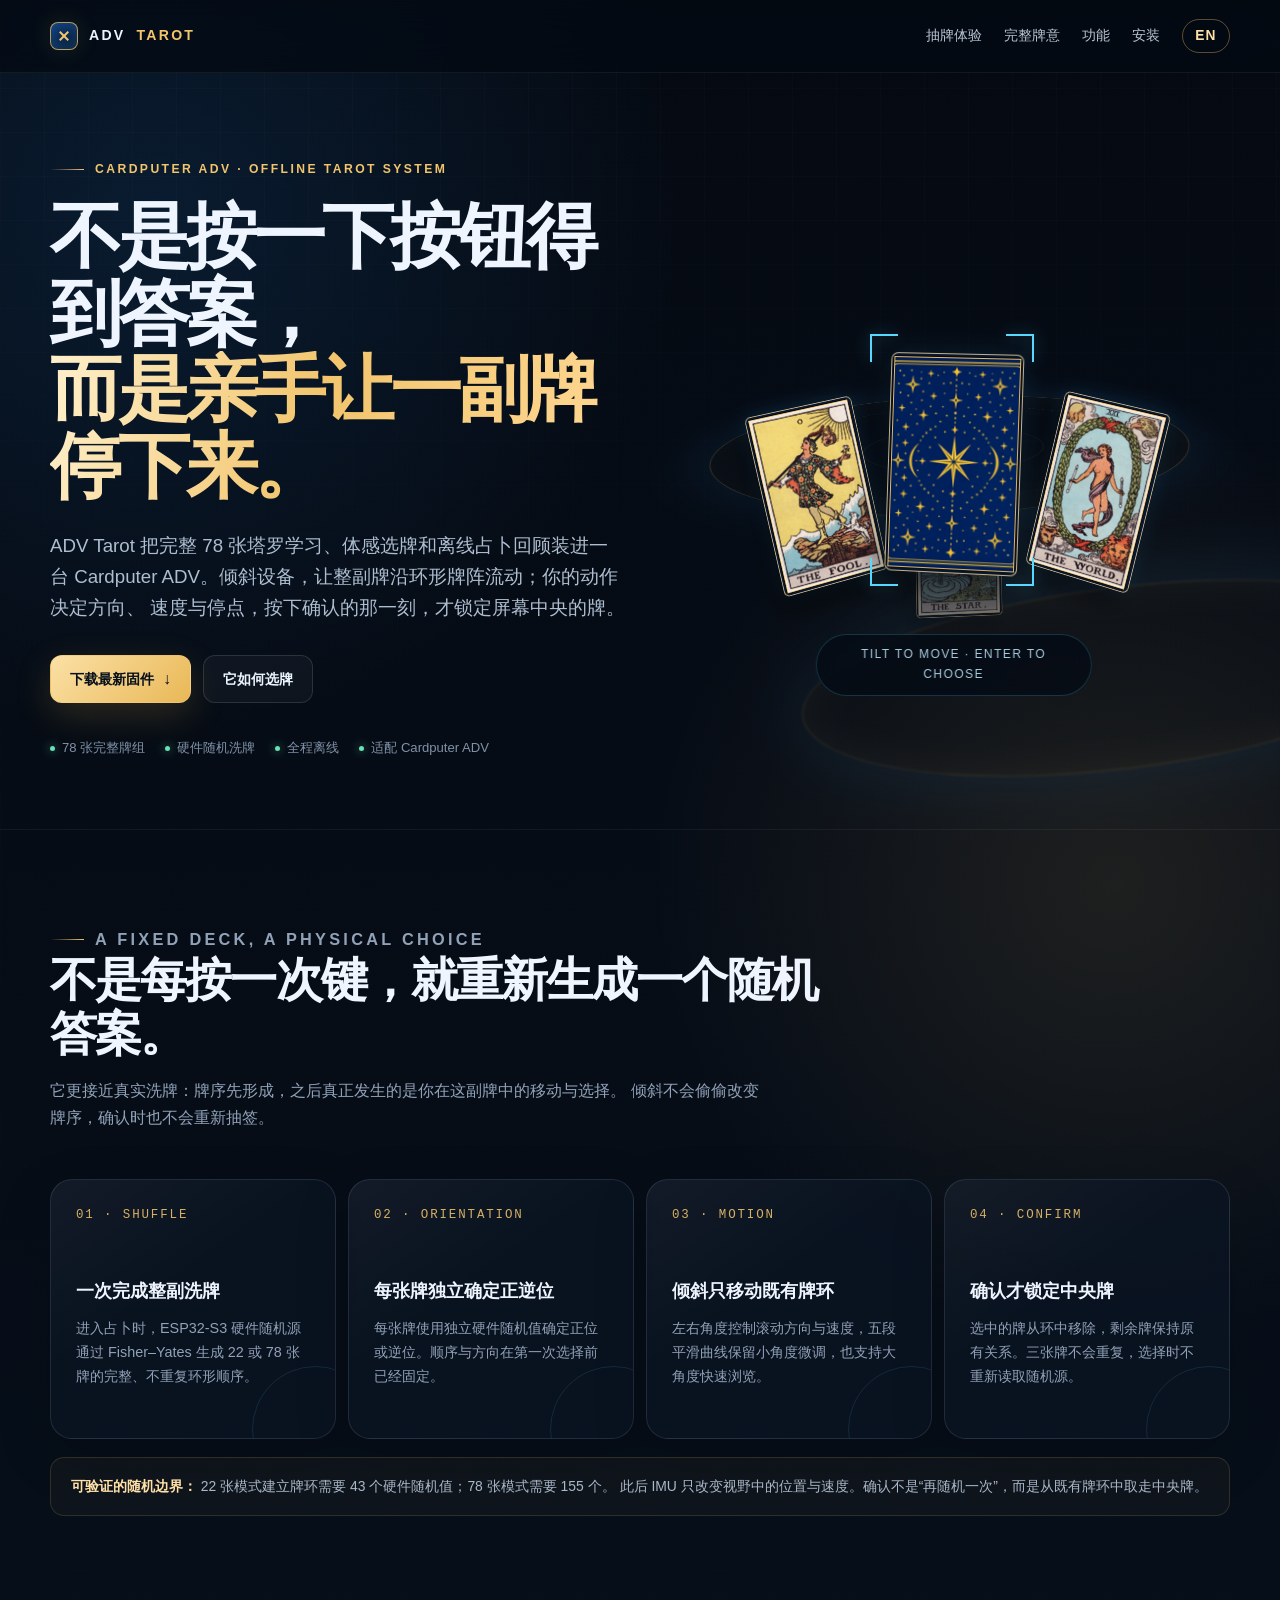
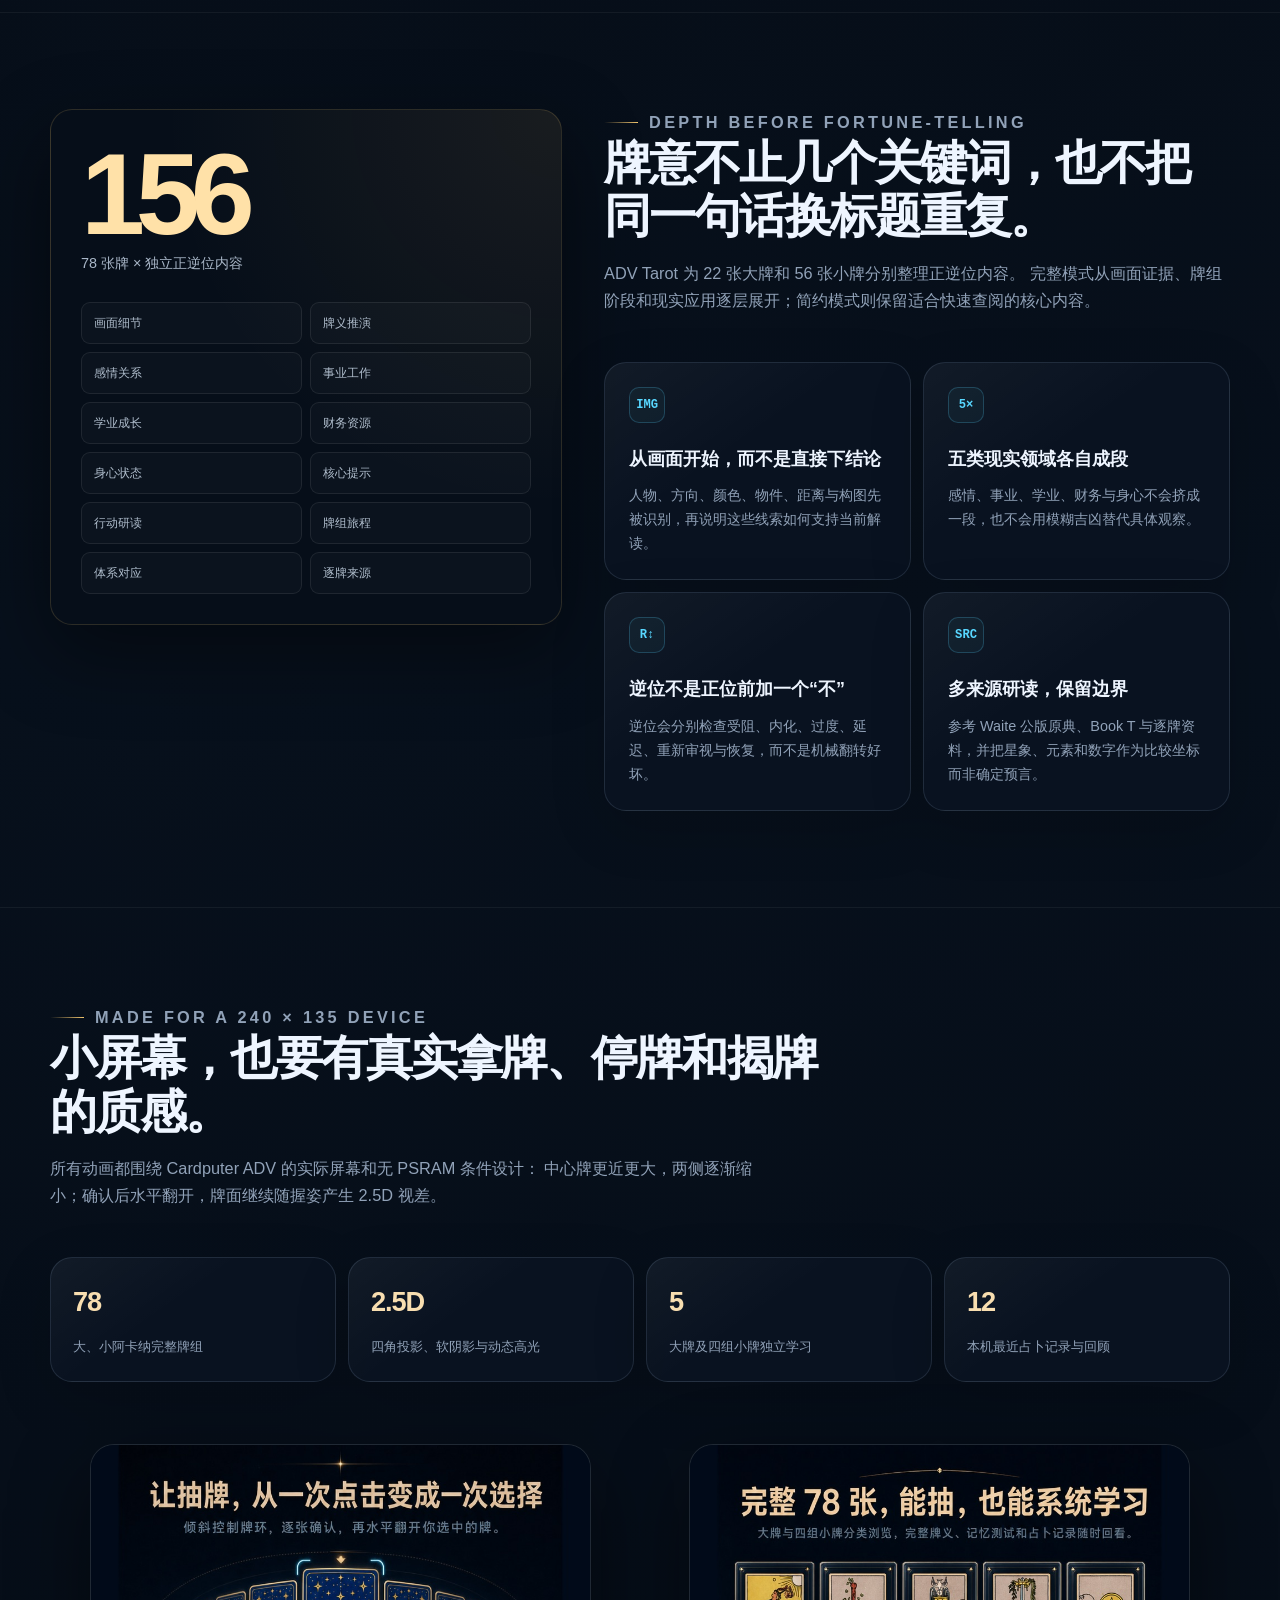
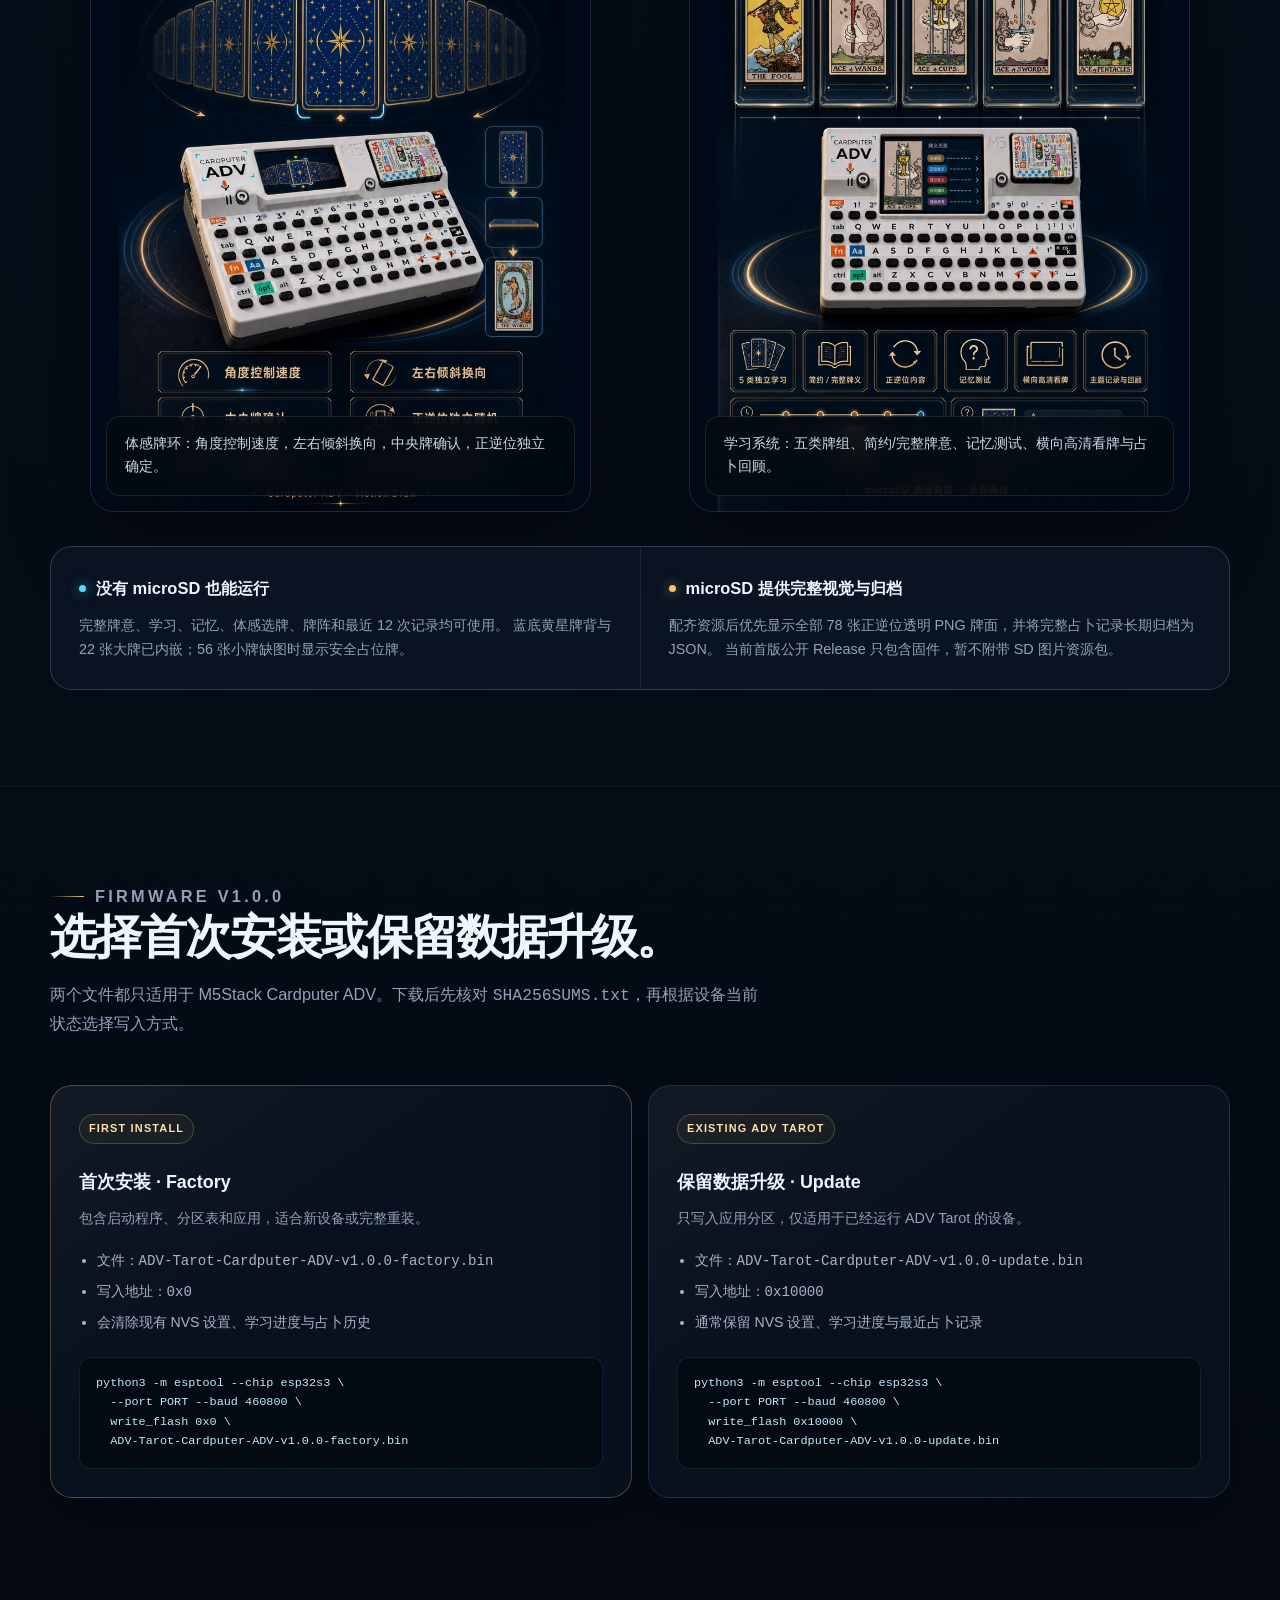
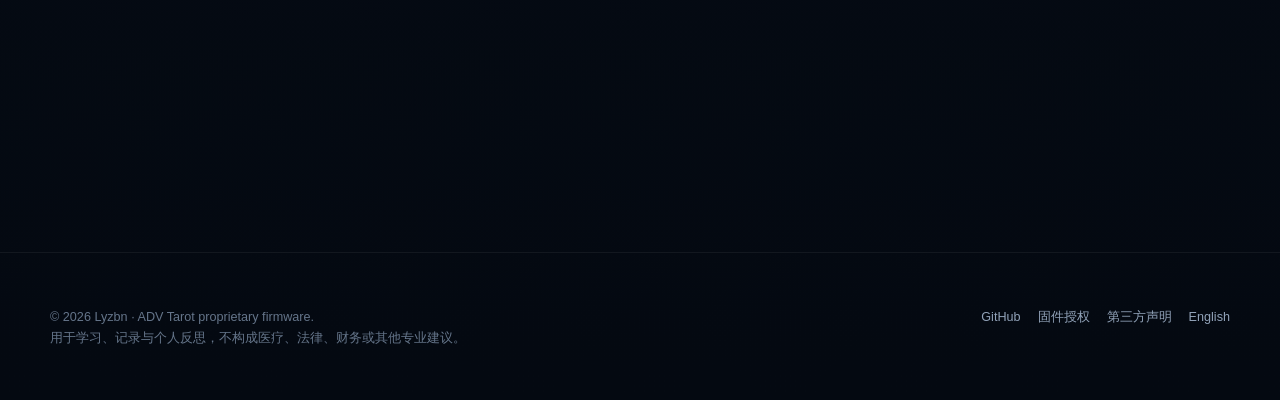
==== docs/index.html @ 8af2ea44 "Publish ADV Tarot firmware presentation" ====
<!doctype html>
<html lang="zh-CN">
  <head>
    <meta charset="utf-8">
    <meta name="viewport" content="width=device-width, initial-scale=1">
    <meta name="theme-color" content="#07101c">
    <meta
      name="description"
      content="ADV Tarot：面向 M5Stack Cardputer ADV 的离线 78 张塔罗学习、记忆与体感选牌固件。不是简单随机，而是一副由你亲手停下来的牌。"
    >
    <meta property="og:type" content="website">
    <meta property="og:title" content="ADV Tarot — 把一副牌真正交到你手里">
    <meta
      property="og:description"
      content="完整 78 张牌意、IMU 体感牌环、2.5D 翻牌、离线学习与占卜回顾。"
    >
    <meta property="og:image" content="assets/motion-features.jpg">
    <meta property="og:locale" content="zh_CN">
    <link rel="alternate" hreflang="zh-CN" href="../">
    <link rel="alternate" hreflang="en" href="en/">
    <link rel="stylesheet" href="styles.css">
    <script defer src="site.js"></script>
    <title>ADV Tarot — Cardputer ADV 离线塔罗学习与体感选牌</title>
  </head>
  <body>
    <header class="site-header">
      <div class="shell nav-wrap">
        <a class="brand" href="#top" aria-label="ADV Tarot 首页">
          <span class="brand-mark" aria-hidden="true"></span>
          ADV <em>TAROT</em>
        </a>
        <nav class="site-nav" aria-label="主导航">
          <a href="#selection">抽牌体验</a>
          <a href="#meanings">完整牌意</a>
          <a href="#features">功能</a>
          <a href="#install">安装</a>
          <a class="lang-switch" href="en/" lang="en">EN</a>
        </nav>
      </div>
    </header>

    <main id="top">
      <section class="hero shell">
        <div class="hero-copy">
          <p class="eyebrow">Cardputer ADV · Offline Tarot System</p>
          <h1>
            不是按一下按钮得到答案，
            <span>而是亲手让一副牌停下来。</span>
          </h1>
          <p class="hero-lede">
            ADV Tarot 把完整 78 张塔罗学习、体感选牌和离线占卜回顾装进一台
            Cardputer ADV。倾斜设备，让整副牌沿环形牌阵流动；你的动作决定方向、
            速度与停点，按下确认的那一刻，才锁定屏幕中央的牌。
          </p>
          <div class="actions">
            <a
              class="button primary"
              href="https://github.com/Lyzbn/ADV-Tarot-Firmware/releases/latest"
            >下载最新固件</a>
            <a class="button" href="#selection">它如何选牌</a>
          </div>
          <div class="hero-meta" aria-label="产品特点">
            <span>78 张完整牌组</span>
            <span>硬件随机洗牌</span>
            <span>全程离线</span>
            <span>适配 Cardputer ADV</span>
          </div>
        </div>

        <div class="deck-stage" aria-label="体感环形牌组选牌示意">
          <div class="deck-orbit" aria-hidden="true"></div>
          <div class="deck-card card-far" aria-hidden="true">
            <img src="assets/card-17.png" alt="">
          </div>
          <div class="deck-card card-left" aria-hidden="true">
            <img src="assets/card-00.png" alt="">
          </div>
          <div class="deck-card card-right" aria-hidden="true">
            <img src="assets/card-21.png" alt="">
          </div>
          <div class="deck-card card-back">
            <img src="assets/card-back.png" alt="ADV Tarot 蓝底黄星牌背">
          </div>
          <div class="focus-brackets" aria-hidden="true"></div>
          <div class="stage-label">TILT TO MOVE · ENTER TO CHOOSE</div>
        </div>
      </section>

      <section class="section" id="selection">
        <div class="shell">
          <div class="section-heading reveal">
            <p class="eyebrow">A fixed deck, a physical choice</p>
            <h2>不是每按一次键，就重新生成一个随机答案。</h2>
            <p>
              它更接近真实洗牌：牌序先形成，之后真正发生的是你在这副牌中的移动与选择。
              倾斜不会偷偷改变牌序，确认时也不会重新抽签。
            </p>
          </div>

          <div class="process">
            <article class="process-card reveal">
              <div class="step-number">01 · SHUFFLE</div>
              <h3>一次完成整副洗牌</h3>
              <p>
                进入占卜时，ESP32-S3 硬件随机源通过 Fisher–Yates
                生成 22 或 78 张牌的完整、不重复环形顺序。
              </p>
            </article>
            <article class="process-card reveal">
              <div class="step-number">02 · ORIENTATION</div>
              <h3>每张牌独立确定正逆位</h3>
              <p>
                每张牌使用独立硬件随机值确定正位或逆位。顺序与方向在第一次选择前已经固定。
              </p>
            </article>
            <article class="process-card reveal">
              <div class="step-number">03 · MOTION</div>
              <h3>倾斜只移动既有牌环</h3>
              <p>
                左右角度控制滚动方向与速度，五段平滑曲线保留小角度微调，也支持大角度快速浏览。
              </p>
            </article>
            <article class="process-card reveal">
              <div class="step-number">04 · CONFIRM</div>
              <h3>确认才锁定中央牌</h3>
              <p>
                选中的牌从环中移除，剩余牌保持原有关系。三张牌不会重复，选择时不重新读取随机源。
              </p>
            </article>
          </div>

          <div class="technical-note reveal">
            <strong>可验证的随机边界：</strong>
            22 张模式建立牌环需要 43 个硬件随机值；78 张模式需要 155 个。
            此后 IMU 只改变视野中的位置与速度。确认不是“再随机一次”，而是从既有牌环中取走中央牌。
          </div>
        </div>
      </section>

      <section class="section" id="meanings">
        <div class="shell split">
          <aside class="meaning-index reveal">
            <div class="big-number">156</div>
            <div class="big-label">78 张牌 × 独立正逆位内容</div>
            <div class="meaning-tabs" aria-label="牌意栏目">
              <span>画面细节</span>
              <span>牌义推演</span>
              <span>感情关系</span>
              <span>事业工作</span>
              <span>学业成长</span>
              <span>财务资源</span>
              <span>身心状态</span>
              <span>核心提示</span>
              <span>行动研读</span>
              <span>牌组旅程</span>
              <span>体系对应</span>
              <span>逐牌来源</span>
            </div>
          </aside>

          <div>
            <div class="section-heading reveal">
              <p class="eyebrow">Depth before fortune-telling</p>
              <h2>牌意不止几个关键词，也不把同一句话换标题重复。</h2>
              <p>
                ADV Tarot 为 22 张大牌和 56 张小牌分别整理正逆位内容。
                完整模式从画面证据、牌组阶段和现实应用逐层展开；简约模式则保留适合快速查阅的核心内容。
              </p>
            </div>

            <div class="feature-grid">
              <article class="feature-card reveal">
                <div class="feature-icon">IMG</div>
                <h3>从画面开始，而不是直接下结论</h3>
                <p>
                  人物、方向、颜色、物件、距离与构图先被识别，再说明这些线索如何支持当前解读。
                </p>
              </article>
              <article class="feature-card reveal">
                <div class="feature-icon">5×</div>
                <h3>五类现实领域各自成段</h3>
                <p>
                  感情、事业、学业、财务与身心不会挤成一段，也不会用模糊吉凶替代具体观察。
                </p>
              </article>
              <article class="feature-card reveal">
                <div class="feature-icon">R↕</div>
                <h3>逆位不是正位前加一个“不”</h3>
                <p>
                  逆位会分别检查受阻、内化、过度、延迟、重新审视与恢复，而不是机械翻转好坏。
                </p>
              </article>
              <article class="feature-card reveal">
                <div class="feature-icon">SRC</div>
                <h3>多来源研读，保留边界</h3>
                <p>
                  参考 Waite 公版原典、Book T 与逐牌资料，并把星象、元素和数字作为比较坐标而非确定预言。
                </p>
              </article>
            </div>
          </div>
        </div>
      </section>

      <section class="section" id="features">
        <div class="shell">
          <div class="section-heading reveal">
            <p class="eyebrow">Made for a 240 × 135 device</p>
            <h2>小屏幕，也要有真实拿牌、停牌和揭牌的质感。</h2>
            <p>
              所有动画都围绕 Cardputer ADV 的实际屏幕和无 PSRAM 条件设计：
              中心牌更近更大，两侧逐渐缩小；确认后水平翻开，牌面继续随握姿产生 2.5D 视差。
            </p>
          </div>

          <div class="spec-grid">
            <div class="spec-card reveal">
              <span class="spec-value">78</span>
              <span class="spec-label">大、小阿卡纳完整牌组</span>
            </div>
            <div class="spec-card reveal">
              <span class="spec-value">2.5D</span>
              <span class="spec-label">四角投影、软阴影与动态高光</span>
            </div>
            <div class="spec-card reveal">
              <span class="spec-value">5</span>
              <span class="spec-label">大牌及四组小牌独立学习</span>
            </div>
            <div class="spec-card reveal">
              <span class="spec-value">12</span>
              <span class="spec-label">本机最近占卜记录与回顾</span>
            </div>
          </div>

          <div class="media-pair">
            <figure class="media-card reveal">
              <img
                src="assets/motion-features.jpg"
                alt="Cardputer ADV 上的环形牌组、倾斜选牌和水平翻牌示意"
                loading="lazy"
              >
              <figcaption>
                体感牌环：角度控制速度，左右倾斜换向，中央牌确认，正逆位独立确定。
              </figcaption>
            </figure>
            <figure class="media-card reveal">
              <img
                src="assets/learning-features.jpg"
                alt="Cardputer ADV 上的 78 张牌学习、完整牌意和记忆测试示意"
                loading="lazy"
              >
              <figcaption>
                学习系统：五类牌组、简约/完整牌意、记忆测试、横向高清看牌与占卜回顾。
              </figcaption>
            </figure>
          </div>

          <div class="sd-notice reveal">
            <div class="sd-column">
              <h3>没有 microSD 也能运行</h3>
              <p>
                完整牌意、学习、记忆、体感选牌、牌阵和最近 12 次记录均可使用。
                蓝底黄星牌背与 22 张大牌已内嵌；56 张小牌缺图时显示安全占位牌。
              </p>
            </div>
            <div class="sd-column">
              <h3>microSD 提供完整视觉与归档</h3>
              <p>
                配齐资源后优先显示全部 78 张正逆位透明 PNG 牌面，并将完整占卜记录长期归档为 JSON。
                当前首版公开 Release 只包含固件，暂不附带 SD 图片资源包。
              </p>
            </div>
          </div>
        </div>
      </section>

      <section class="section" id="install">
        <div class="shell">
          <div class="section-heading reveal">
            <p class="eyebrow">Firmware v1.0.0</p>
            <h2>选择首次安装或保留数据升级。</h2>
            <p>
              两个文件都只适用于 M5Stack Cardputer ADV。下载后先核对
              <code>SHA256SUMS.txt</code>，再根据设备当前状态选择写入方式。
            </p>
          </div>

          <div class="install-grid">
            <article class="install-card recommended reveal">
              <div class="tag">First install</div>
              <h3>首次安装 · Factory</h3>
              <p>包含启动程序、分区表和应用，适合新设备或完整重装。</p>
              <ul>
                <li>文件：<code>ADV-Tarot-Cardputer-ADV-v1.0.0-factory.bin</code></li>
                <li>写入地址：<code>0x0</code></li>
                <li>会清除现有 NVS 设置、学习进度与占卜历史</li>
              </ul>
              <div class="code-block">python3 -m esptool --chip esp32s3 \
  --port PORT --baud 460800 \
  write_flash 0x0 \
  ADV-Tarot-Cardputer-ADV-v1.0.0-factory.bin</div>
            </article>

            <article class="install-card reveal">
              <div class="tag">Existing ADV Tarot</div>
              <h3>保留数据升级 · Update</h3>
              <p>只写入应用分区，仅适用于已经运行 ADV Tarot 的设备。</p>
              <ul>
                <li>文件：<code>ADV-Tarot-Cardputer-ADV-v1.0.0-update.bin</code></li>
                <li>写入地址：<code>0x10000</code></li>
                <li>通常保留 NVS 设置、学习进度与最近占卜记录</li>
              </ul>
              <div class="code-block">python3 -m esptool --chip esp32s3 \
  --port PORT --baud 460800 \
  write_flash 0x10000 \
  ADV-Tarot-Cardputer-ADV-v1.0.0-update.bin</div>
            </article>
          </div>

          <div class="warning reveal">
            <strong>无法连接设备时：</strong>
            将 Cardputer ADV 开关拨到 OFF；按住 G0；插入 USB-C 数据线；松开 G0，
            然后重新执行烧录。请使用数据线，并确认 PORT 是实际设备端口。
            不要把 Factory 文件写到 <code>0x10000</code>，也不要把 Update 文件写到
            <code>0x0</code>。
          </div>

          <div class="download-panel reveal">
            <div>
              <h3>下载官方 v1.0.0 固件</h3>
              <p>GitHub 自动显示的 “Source code” 压缩包只包含本介绍页面，不包含私有固件源码。</p>
            </div>
            <a
              class="button primary"
              href="https://github.com/Lyzbn/ADV-Tarot-Firmware/releases/latest"
            >前往 GitHub Release</a>
          </div>
        </div>
      </section>
    </main>

    <footer class="site-footer">
      <div class="shell footer-row">
        <div>
          © <span data-year>2026</span> Lyzbn · ADV Tarot proprietary firmware.<br>
          用于学习、记录与个人反思，不构成医疗、法律、财务或其他专业建议。
        </div>
        <div class="footer-links">
          <a href="https://github.com/Lyzbn/ADV-Tarot-Firmware">GitHub</a>
          <a href="https://github.com/Lyzbn/ADV-Tarot-Firmware/blob/main/LICENSE-FIRMWARE.md">固件授权</a>
          <a href="https://github.com/Lyzbn/ADV-Tarot-Firmware/blob/main/THIRD_PARTY_NOTICES.md">第三方声明</a>
          <a href="en/" lang="en">English</a>
        </div>
      </div>
    </footer>
  </body>
</html>
---- docs/styles.css ----
:root {
  color-scheme: dark;
  --ink: #eef5ff;
  --muted: #91a2b8;
  --faint: #65758a;
  --night: #050a12;
  --panel: rgba(11, 21, 35, 0.76);
  --panel-solid: #0a1422;
  --line: rgba(172, 199, 229, 0.14);
  --gold: #f2c56d;
  --gold-soft: #ffe1a8;
  --cyan: #58d7ff;
  --blue: #0c2b58;
  --red: #ff756f;
  --green: #68e2b4;
  --radius: 22px;
  --shadow: 0 28px 80px rgba(0, 0, 0, 0.44);
  font-family:
    Inter, ui-sans-serif, -apple-system, BlinkMacSystemFont, "Segoe UI",
    "PingFang SC", "Hiragino Sans GB", "Microsoft YaHei", sans-serif;
}

* {
  box-sizing: border-box;
}

html {
  scroll-behavior: smooth;
  scroll-padding-top: 88px;
}

body {
  min-width: 320px;
  margin: 0;
  color: var(--ink);
  background:
    radial-gradient(circle at 12% 4%, rgba(27, 96, 164, 0.2), transparent 33rem),
    radial-gradient(circle at 87% 17%, rgba(242, 197, 109, 0.1), transparent 29rem),
    linear-gradient(180deg, #050a12 0%, #07101c 43%, #040911 100%);
  line-height: 1.65;
  overflow-x: hidden;
}

body::before {
  position: fixed;
  z-index: -1;
  inset: 0;
  content: "";
  pointer-events: none;
  background-image:
    linear-gradient(rgba(255, 255, 255, 0.018) 1px, transparent 1px),
    linear-gradient(90deg, rgba(255, 255, 255, 0.018) 1px, transparent 1px);
  background-size: 44px 44px;
  mask-image: linear-gradient(to bottom, black, transparent 82%);
}

a {
  color: inherit;
}

img {
  display: block;
  max-width: 100%;
}

button,
a {
  -webkit-tap-highlight-color: transparent;
}

.shell {
  width: min(1180px, calc(100% - 40px));
  margin-inline: auto;
}

.site-header {
  position: sticky;
  z-index: 50;
  top: 0;
  border-bottom: 1px solid rgba(255, 255, 255, 0.06);
  background: rgba(5, 10, 18, 0.76);
  backdrop-filter: blur(18px) saturate(140%);
}

.nav-wrap {
  min-height: 72px;
  display: flex;
  align-items: center;
  gap: 28px;
}

.brand {
  display: inline-flex;
  align-items: center;
  gap: 11px;
  text-decoration: none;
  font-size: 0.88rem;
  font-weight: 780;
  letter-spacing: 0.16em;
  white-space: nowrap;
}

.brand-mark {
  position: relative;
  width: 28px;
  aspect-ratio: 1;
  border: 1px solid rgba(242, 197, 109, 0.74);
  border-radius: 8px;
  background: linear-gradient(145deg, #0a3470, #06162c);
  box-shadow:
    inset 0 0 16px rgba(67, 171, 255, 0.24),
    0 0 24px rgba(242, 197, 109, 0.12);
}

.brand-mark::before,
.brand-mark::after {
  position: absolute;
  top: 50%;
  left: 50%;
  content: "";
  background: var(--gold);
  transform: translate(-50%, -50%) rotate(45deg);
}

.brand-mark::before {
  width: 12px;
  height: 2px;
}

.brand-mark::after {
  width: 2px;
  height: 12px;
}

.brand em {
  color: var(--gold);
  font-style: normal;
}

.site-nav {
  margin-left: auto;
  display: flex;
  align-items: center;
  gap: 22px;
}

.site-nav a {
  color: #b8c5d5;
  text-decoration: none;
  font-size: 0.86rem;
  transition: color 160ms ease;
}

.site-nav a:hover {
  color: white;
}

.lang-switch {
  display: inline-flex;
  min-width: 48px;
  min-height: 34px;
  align-items: center;
  justify-content: center;
  border: 1px solid rgba(242, 197, 109, 0.36);
  border-radius: 999px;
  color: var(--gold-soft) !important;
  font-weight: 700;
  letter-spacing: 0.08em;
}

.hero {
  position: relative;
  min-height: 700px;
  display: grid;
  grid-template-columns: minmax(0, 1.02fr) minmax(380px, 0.98fr);
  align-items: center;
  gap: 52px;
  padding-block: 86px 70px;
}

.hero::after {
  position: absolute;
  right: -18%;
  bottom: 8%;
  width: 640px;
  height: 180px;
  content: "";
  border: 1px solid rgba(242, 197, 109, 0.16);
  border-radius: 50%;
  filter: blur(1px);
  transform: rotate(-7deg);
  box-shadow:
    0 0 75px rgba(45, 140, 230, 0.12),
    inset 0 0 45px rgba(242, 197, 109, 0.05);
  pointer-events: none;
}

.eyebrow {
  display: flex;
  align-items: center;
  gap: 11px;
  margin: 0 0 19px;
  color: var(--gold);
  font-size: 0.76rem;
  font-weight: 760;
  letter-spacing: 0.2em;
  text-transform: uppercase;
}

.eyebrow::before {
  width: 34px;
  height: 1px;
  content: "";
  background: linear-gradient(90deg, transparent, var(--gold));
}

h1,
h2,
h3,
p {
  margin-top: 0;
}

h1 {
  max-width: 760px;
  margin-bottom: 26px;
  font-size: clamp(2.7rem, 5.6vw, 5.3rem);
  line-height: 1.07;
  letter-spacing: -0.055em;
}

h1 span {
  display: block;
  color: transparent;
  background: linear-gradient(105deg, #fff0cc, var(--gold) 46%, #ffd895);
  background-clip: text;
  -webkit-background-clip: text;
}

.hero-lede {
  max-width: 670px;
  margin-bottom: 32px;
  color: #aebed0;
  font-size: clamp(1rem, 1.6vw, 1.17rem);
}

.actions {
  display: flex;
  flex-wrap: wrap;
  gap: 12px;
  margin-bottom: 34px;
}

.button {
  min-height: 48px;
  display: inline-flex;
  align-items: center;
  justify-content: center;
  gap: 9px;
  padding: 0 19px;
  border: 1px solid rgba(255, 255, 255, 0.12);
  border-radius: 12px;
  color: #eaf4ff;
  background: rgba(255, 255, 255, 0.035);
  text-decoration: none;
  font-size: 0.9rem;
  font-weight: 720;
  transition:
    transform 170ms ease,
    border-color 170ms ease,
    background 170ms ease;
}

.button:hover {
  border-color: rgba(255, 255, 255, 0.27);
  background: rgba(255, 255, 255, 0.07);
  transform: translateY(-2px);
}

.button.primary {
  border-color: rgba(242, 197, 109, 0.48);
  color: #07101b;
  background: linear-gradient(135deg, #fbe0a6, #e9b856);
  box-shadow: 0 12px 36px rgba(229, 170, 64, 0.18);
}

.button.primary::after {
  content: "↓";
  font-size: 1rem;
}

.hero-meta {
  display: flex;
  flex-wrap: wrap;
  gap: 10px 20px;
  color: #8092a8;
  font-size: 0.82rem;
}

.hero-meta span {
  display: inline-flex;
  align-items: center;
  gap: 7px;
}

.hero-meta span::before {
  width: 5px;
  height: 5px;
  content: "";
  border-radius: 50%;
  background: var(--green);
  box-shadow: 0 0 10px rgba(104, 226, 180, 0.7);
}

.deck-stage {
  position: relative;
  z-index: 2;
  min-height: 520px;
  perspective: 1100px;
}

.deck-orbit {
  position: absolute;
  top: 48%;
  left: 50%;
  width: 480px;
  height: 270px;
  border: 1px solid rgba(242, 197, 109, 0.2);
  border-radius: 50%;
  transform: translate(-50%, -50%) rotateX(64deg) rotateZ(-8deg);
  box-shadow:
    0 0 80px rgba(46, 142, 235, 0.14),
    inset 0 0 80px rgba(242, 197, 109, 0.04);
}

.deck-orbit::before,
.deck-orbit::after {
  position: absolute;
  inset: 11%;
  content: "";
  border: 1px dashed rgba(88, 215, 255, 0.14);
  border-radius: inherit;
}

.deck-orbit::after {
  inset: 31%;
  border-style: solid;
  border-color: rgba(242, 197, 109, 0.08);
}

.deck-card {
  position: absolute;
  top: 50%;
  left: 50%;
  width: 134px;
  height: 220px;
  overflow: hidden;
  border: 1px solid rgba(255, 225, 168, 0.76);
  border-radius: 7px;
  background: #07182f;
  box-shadow:
    -8px 18px 28px rgba(0, 0, 0, 0.45),
    0 0 26px rgba(72, 175, 255, 0.13);
  transform-origin: center 82%;
}

.deck-card img {
  width: 100%;
  height: 100%;
  object-fit: contain;
}

.deck-card.card-back {
  z-index: 4;
  transform: translate(-52%, -48%) rotateY(-8deg) rotateZ(2deg);
  animation: card-breathe 5s ease-in-out infinite;
}

.deck-card.card-left {
  z-index: 2;
  transform: translate(-142%, -40%) rotateY(22deg) rotateZ(-13deg) scale(0.82);
}

.deck-card.card-right {
  z-index: 2;
  transform: translate(46%, -42%) rotateY(-24deg) rotateZ(14deg) scale(0.82);
}

.deck-card.card-far {
  z-index: 1;
  opacity: 0.64;
  transform: translate(-46%, -22%) rotateY(9deg) rotateZ(-1deg) scale(0.65);
  filter: saturate(0.72) brightness(0.72);
}

.focus-brackets {
  position: absolute;
  z-index: 6;
  top: calc(50% - 126px);
  left: calc(50% - 85px);
  width: 166px;
  height: 254px;
  border: 1px solid transparent;
  background:
    linear-gradient(var(--cyan), var(--cyan)) top left / 28px 2px no-repeat,
    linear-gradient(var(--cyan), var(--cyan)) top left / 2px 28px no-repeat,
    linear-gradient(var(--cyan), var(--cyan)) top right / 28px 2px no-repeat,
    linear-gradient(var(--cyan), var(--cyan)) top right / 2px 28px no-repeat,
    linear-gradient(var(--cyan), var(--cyan)) bottom left / 28px 2px no-repeat,
    linear-gradient(var(--cyan), var(--cyan)) bottom left / 2px 28px no-repeat,
    linear-gradient(var(--cyan), var(--cyan)) bottom right / 28px 2px no-repeat,
    linear-gradient(var(--cyan), var(--cyan)) bottom right / 2px 28px no-repeat;
  filter: drop-shadow(0 0 8px rgba(88, 215, 255, 0.45));
  pointer-events: none;
}

.stage-label {
  position: absolute;
  z-index: 7;
  bottom: 23px;
  left: 50%;
  min-width: 250px;
  padding: 10px 16px;
  border: 1px solid rgba(88, 215, 255, 0.2);
  border-radius: 999px;
  color: #a9cce0;
  background: rgba(4, 11, 20, 0.72);
  text-align: center;
  font-size: 0.75rem;
  letter-spacing: 0.12em;
  transform: translateX(-50%);
  backdrop-filter: blur(10px);
}

@keyframes card-breathe {
  0%,
  100% {
    transform: translate(-52%, -48%) rotateY(-8deg) rotateZ(2deg);
  }
  50% {
    transform: translate(-52%, -51%) rotateY(8deg) rotateZ(-1deg);
  }
}

.section {
  position: relative;
  padding-block: 96px;
  border-top: 1px solid rgba(255, 255, 255, 0.055);
}

.section-heading {
  max-width: 780px;
  margin-bottom: 48px;
}

.section-heading h2 {
  margin-bottom: 17px;
  font-size: clamp(2rem, 3.7vw, 3.6rem);
  line-height: 1.13;
  letter-spacing: -0.04em;
}

.section-heading p {
  max-width: 720px;
  margin-bottom: 0;
  color: var(--muted);
  font-size: 1.02rem;
}

.process {
  display: grid;
  grid-template-columns: repeat(4, 1fr);
  gap: 12px;
}

.process-card,
.feature-card,
.spec-card,
.install-card {
  position: relative;
  overflow: hidden;
  border: 1px solid var(--line);
  border-radius: var(--radius);
  background:
    linear-gradient(145deg, rgba(255, 255, 255, 0.035), transparent 42%),
    var(--panel);
  box-shadow: 0 18px 55px rgba(0, 0, 0, 0.16);
}

.process-card {
  min-height: 260px;
  padding: 25px;
}

.process-card::after {
  position: absolute;
  right: -44px;
  bottom: -55px;
  width: 125px;
  aspect-ratio: 1;
  content: "";
  border: 1px solid rgba(88, 215, 255, 0.12);
  border-radius: 50%;
}

.step-number {
  margin-bottom: 52px;
  color: rgba(242, 197, 109, 0.88);
  font-family: ui-monospace, SFMono-Regular, Menlo, Consolas, monospace;
  font-size: 0.78rem;
  letter-spacing: 0.15em;
}

.process-card h3,
.feature-card h3,
.install-card h3 {
  margin-bottom: 10px;
  font-size: 1.12rem;
}

.process-card p,
.feature-card p,
.install-card p {
  margin-bottom: 0;
  color: var(--muted);
  font-size: 0.9rem;
}

.technical-note {
  margin-top: 18px;
  padding: 17px 20px;
  border: 1px solid rgba(242, 197, 109, 0.15);
  border-radius: 14px;
  color: #aab8c9;
  background: rgba(242, 197, 109, 0.035);
  font-size: 0.87rem;
}

.technical-note strong {
  color: var(--gold-soft);
}

.split {
  display: grid;
  grid-template-columns: 0.9fr 1.1fr;
  align-items: start;
  gap: 42px;
}

.meaning-index {
  position: sticky;
  top: 104px;
  padding: 30px;
  border: 1px solid rgba(242, 197, 109, 0.16);
  border-radius: var(--radius);
  background:
    radial-gradient(circle at 100% 0%, rgba(242, 197, 109, 0.08), transparent 55%),
    rgba(7, 15, 26, 0.9);
  box-shadow: var(--shadow);
}

.meaning-index .big-number {
  margin-bottom: 3px;
  color: var(--gold-soft);
  font-size: clamp(4rem, 9vw, 7.5rem);
  font-weight: 760;
  line-height: 0.95;
  letter-spacing: -0.08em;
}

.meaning-index .big-label {
  margin-bottom: 26px;
  color: #a9b7c8;
  font-size: 0.9rem;
}

.meaning-tabs {
  display: grid;
  grid-template-columns: repeat(2, 1fr);
  gap: 8px;
}

.meaning-tabs span {
  min-height: 42px;
  display: flex;
  align-items: center;
  padding: 8px 12px;
  border: 1px solid rgba(255, 255, 255, 0.08);
  border-radius: 9px;
  color: #afbdcc;
  background: rgba(255, 255, 255, 0.025);
  font-size: 0.78rem;
}

.feature-grid {
  display: grid;
  grid-template-columns: repeat(2, minmax(0, 1fr));
  gap: 12px;
}

.feature-card {
  min-height: 178px;
  padding: 24px;
}

.feature-icon {
  width: 36px;
  height: 36px;
  display: grid;
  margin-bottom: 22px;
  place-items: center;
  border: 1px solid rgba(88, 215, 255, 0.22);
  border-radius: 10px;
  color: var(--cyan);
  background: rgba(88, 215, 255, 0.045);
  font-family: ui-monospace, SFMono-Regular, Menlo, monospace;
  font-size: 0.76rem;
  font-weight: 780;
}

.media-pair {
  display: grid;
  grid-template-columns: repeat(2, minmax(0, 1fr));
  gap: 18px;
  margin-top: 46px;
}

.media-card {
  position: relative;
  overflow: hidden;
  min-height: 470px;
  border: 1px solid rgba(255, 255, 255, 0.1);
  border-radius: 24px;
  background: #07111d;
  box-shadow: var(--shadow);
}

.media-card img {
  width: 100%;
  height: 100%;
  object-fit: cover;
  object-position: center 38%;
  transition: transform 500ms ease;
}

.media-card:hover img {
  transform: scale(1.025);
}

.media-card figcaption {
  position: absolute;
  right: 15px;
  bottom: 15px;
  left: 15px;
  padding: 16px 18px;
  border: 1px solid rgba(255, 255, 255, 0.1);
  border-radius: 14px;
  color: #cfdae6;
  background: rgba(3, 9, 16, 0.8);
  font-size: 0.86rem;
  backdrop-filter: blur(14px);
}

.spec-grid {
  display: grid;
  grid-template-columns: repeat(4, minmax(0, 1fr));
  gap: 12px;
}

.spec-card {
  padding: 22px;
}

.spec-value {
  display: block;
  margin-bottom: 8px;
  color: #f8deb0;
  font-size: 1.7rem;
  font-weight: 760;
  letter-spacing: -0.04em;
}

.spec-label {
  color: var(--muted);
  font-size: 0.8rem;
}

.sd-notice {
  display: grid;
  grid-template-columns: 1fr 1fr;
  gap: 1px;
  margin-top: 18px;
  overflow: hidden;
  border: 1px solid var(--line);
  border-radius: var(--radius);
  background: var(--line);
}

.sd-column {
  padding: 28px;
  background: #091321;
}

.sd-column h3 {
  display: flex;
  align-items: center;
  gap: 10px;
  margin-bottom: 12px;
  font-size: 1.03rem;
}

.sd-column h3::before {
  width: 7px;
  height: 7px;
  content: "";
  border-radius: 50%;
  background: var(--cyan);
  box-shadow: 0 0 12px rgba(88, 215, 255, 0.7);
}

.sd-column:last-child h3::before {
  background: var(--gold);
  box-shadow: 0 0 12px rgba(242, 197, 109, 0.65);
}

.sd-column p {
  margin-bottom: 0;
  color: var(--muted);
  font-size: 0.9rem;
}

.install-grid {
  display: grid;
  grid-template-columns: 1fr 1fr;
  gap: 16px;
}

.install-card {
  padding: 28px;
}

.install-card.recommended {
  border-color: rgba(242, 197, 109, 0.3);
}

.tag {
  display: inline-flex;
  margin-bottom: 24px;
  padding: 5px 9px;
  border: 1px solid rgba(242, 197, 109, 0.25);
  border-radius: 999px;
  color: var(--gold-soft);
  background: rgba(242, 197, 109, 0.05);
  font-size: 0.68rem;
  font-weight: 760;
  letter-spacing: 0.11em;
  text-transform: uppercase;
}

.install-card ul {
  min-height: 76px;
  margin: 18px 0 22px;
  padding-left: 1.1rem;
  color: #a6b5c7;
  font-size: 0.88rem;
}

.install-card li + li {
  margin-top: 7px;
}

.code-block {
  position: relative;
  overflow-x: auto;
  margin-top: 16px;
  padding: 16px;
  border: 1px solid rgba(88, 215, 255, 0.12);
  border-radius: 12px;
  color: #bfe9fb;
  background: #040a11;
  font-family: ui-monospace, SFMono-Regular, Menlo, Consolas, monospace;
  font-size: 0.74rem;
  line-height: 1.65;
  white-space: pre;
}

.warning {
  margin-top: 22px;
  padding: 18px 20px;
  border-left: 3px solid var(--red);
  border-radius: 0 12px 12px 0;
  color: #c7d2df;
  background: rgba(255, 117, 111, 0.055);
  font-size: 0.86rem;
}

.download-panel {
  display: flex;
  align-items: center;
  justify-content: space-between;
  gap: 24px;
  margin-top: 34px;
  padding: 28px;
  border: 1px solid rgba(242, 197, 109, 0.22);
  border-radius: var(--radius);
  background:
    radial-gradient(circle at 90% 50%, rgba(242, 197, 109, 0.1), transparent 35%),
    #091321;
}

.download-panel h3 {
  margin-bottom: 6px;
  font-size: 1.25rem;
}

.download-panel p {
  margin-bottom: 0;
  color: var(--muted);
  font-size: 0.88rem;
}

.site-footer {
  padding-block: 54px;
  border-top: 1px solid rgba(255, 255, 255, 0.06);
  color: var(--faint);
  font-size: 0.79rem;
}

.footer-row {
  display: flex;
  align-items: flex-start;
  justify-content: space-between;
  gap: 24px;
}

.footer-links {
  display: flex;
  flex-wrap: wrap;
  gap: 9px 17px;
}

.footer-links a {
  color: #91a2b8;
  text-decoration: none;
}

.reveal {
  opacity: 1;
  transform: none;
}

.js .reveal {
  opacity: 0;
  transform: translateY(18px);
  transition:
    opacity 600ms ease,
    transform 600ms ease;
}

.js .reveal.visible {
  opacity: 1;
  transform: translateY(0);
}

@media (max-width: 980px) {
  .site-nav a:not(.lang-switch) {
    display: none;
  }

  .hero {
    grid-template-columns: 1fr;
    padding-top: 70px;
  }

  .hero-copy {
    position: relative;
    z-index: 5;
  }

  .deck-stage {
    min-height: 500px;
  }

  .process,
  .spec-grid {
    grid-template-columns: repeat(2, 1fr);
  }

  .split {
    grid-template-columns: 1fr;
  }

  .meaning-index {
    position: relative;
    top: auto;
  }
}

@media (max-width: 680px) {
  .shell {
    width: min(100% - 26px, 1180px);
  }

  .nav-wrap {
    min-height: 64px;
  }

  .hero {
    min-height: 0;
    gap: 18px;
    padding-block: 56px 45px;
  }

  h1 {
    font-size: clamp(2.38rem, 12vw, 3.8rem);
  }

  .deck-stage {
    min-height: 390px;
    transform: scale(0.82);
    transform-origin: top center;
    margin-bottom: -64px;
  }

  .section {
    padding-block: 72px;
  }

  .process,
  .feature-grid,
  .media-pair,
  .spec-grid,
  .sd-notice,
  .install-grid {
    grid-template-columns: 1fr;
  }

  .process-card {
    min-height: 210px;
  }

  .step-number {
    margin-bottom: 28px;
  }

  .media-card {
    min-height: 430px;
  }

  .meaning-tabs {
    grid-template-columns: 1fr;
  }

  .download-panel,
  .footer-row {
    align-items: flex-start;
    flex-direction: column;
  }
}

@media (prefers-reduced-motion: reduce) {
  html {
    scroll-behavior: auto;
  }

  *,
  *::before,
  *::after {
    animation-duration: 0.01ms !important;
    animation-iteration-count: 1 !important;
    transition-duration: 0.01ms !important;
  }

  .reveal {
    opacity: 1;
    transform: none;
  }
}
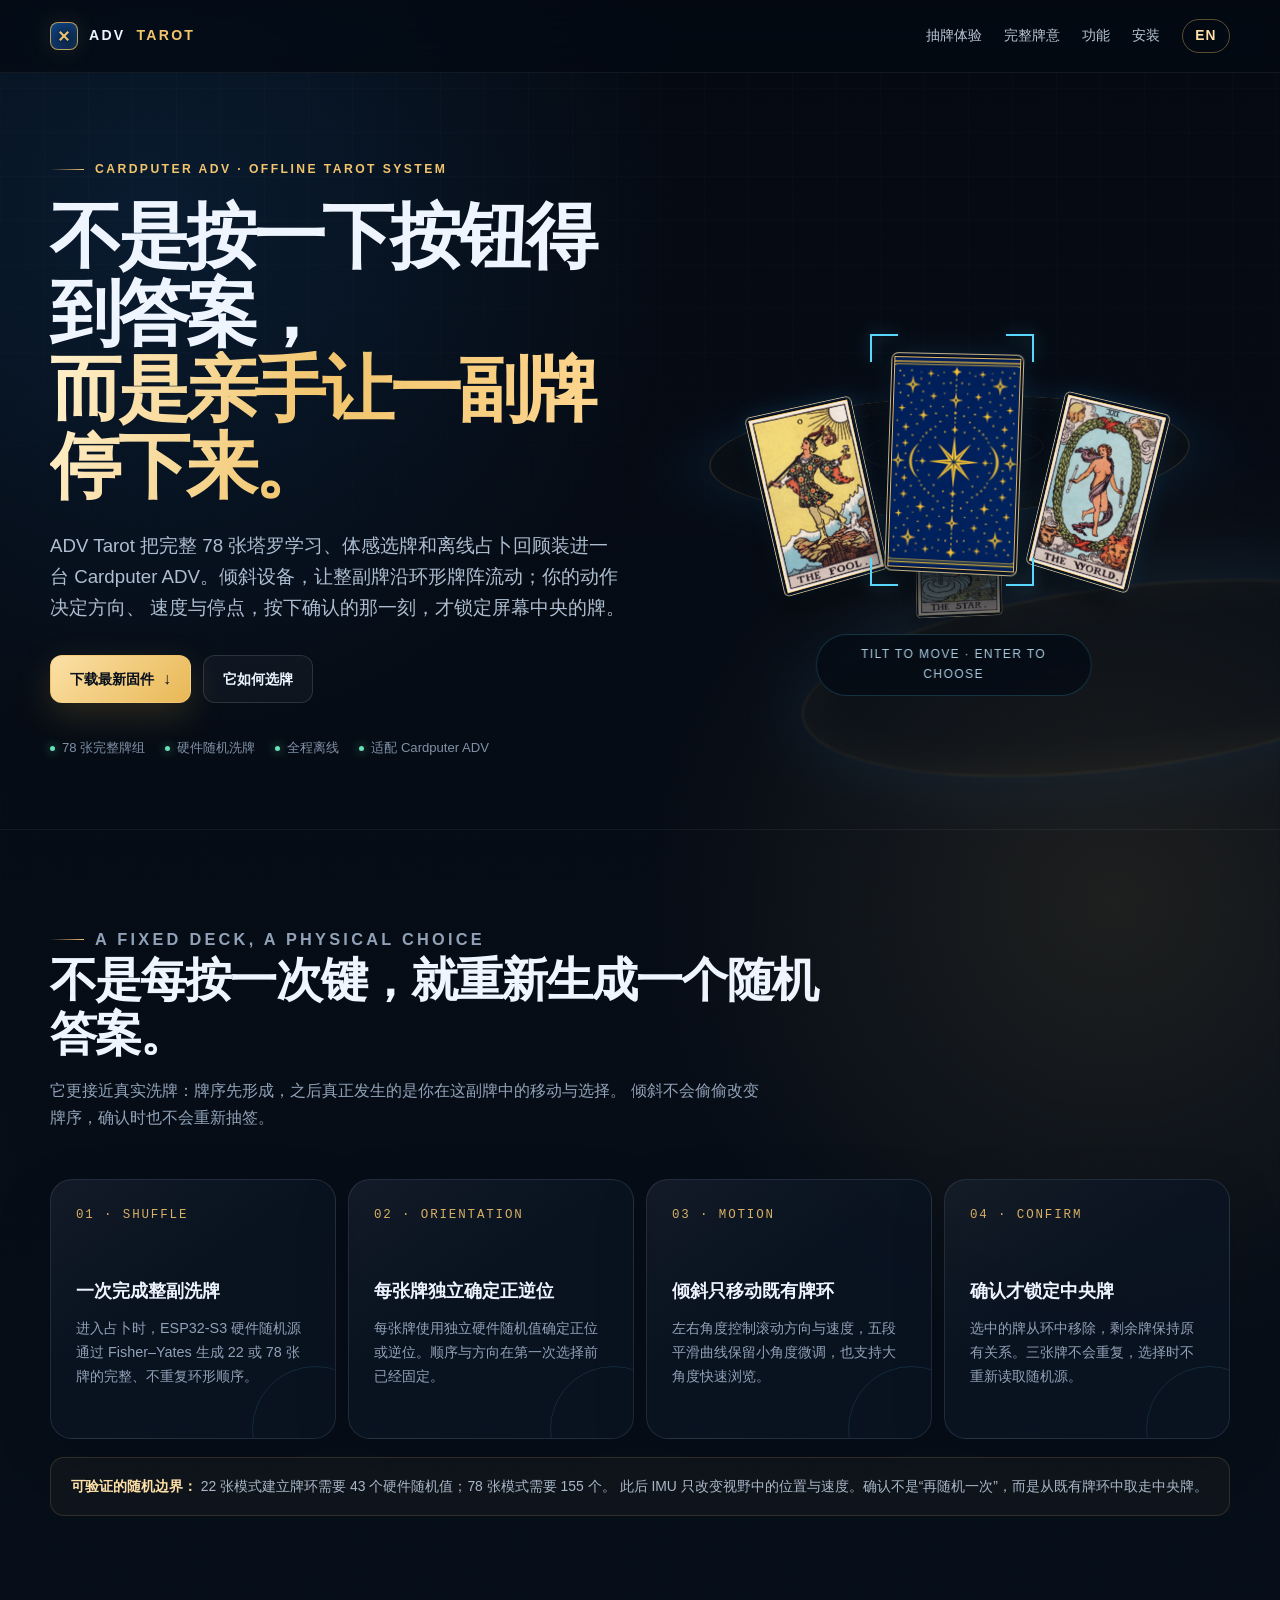
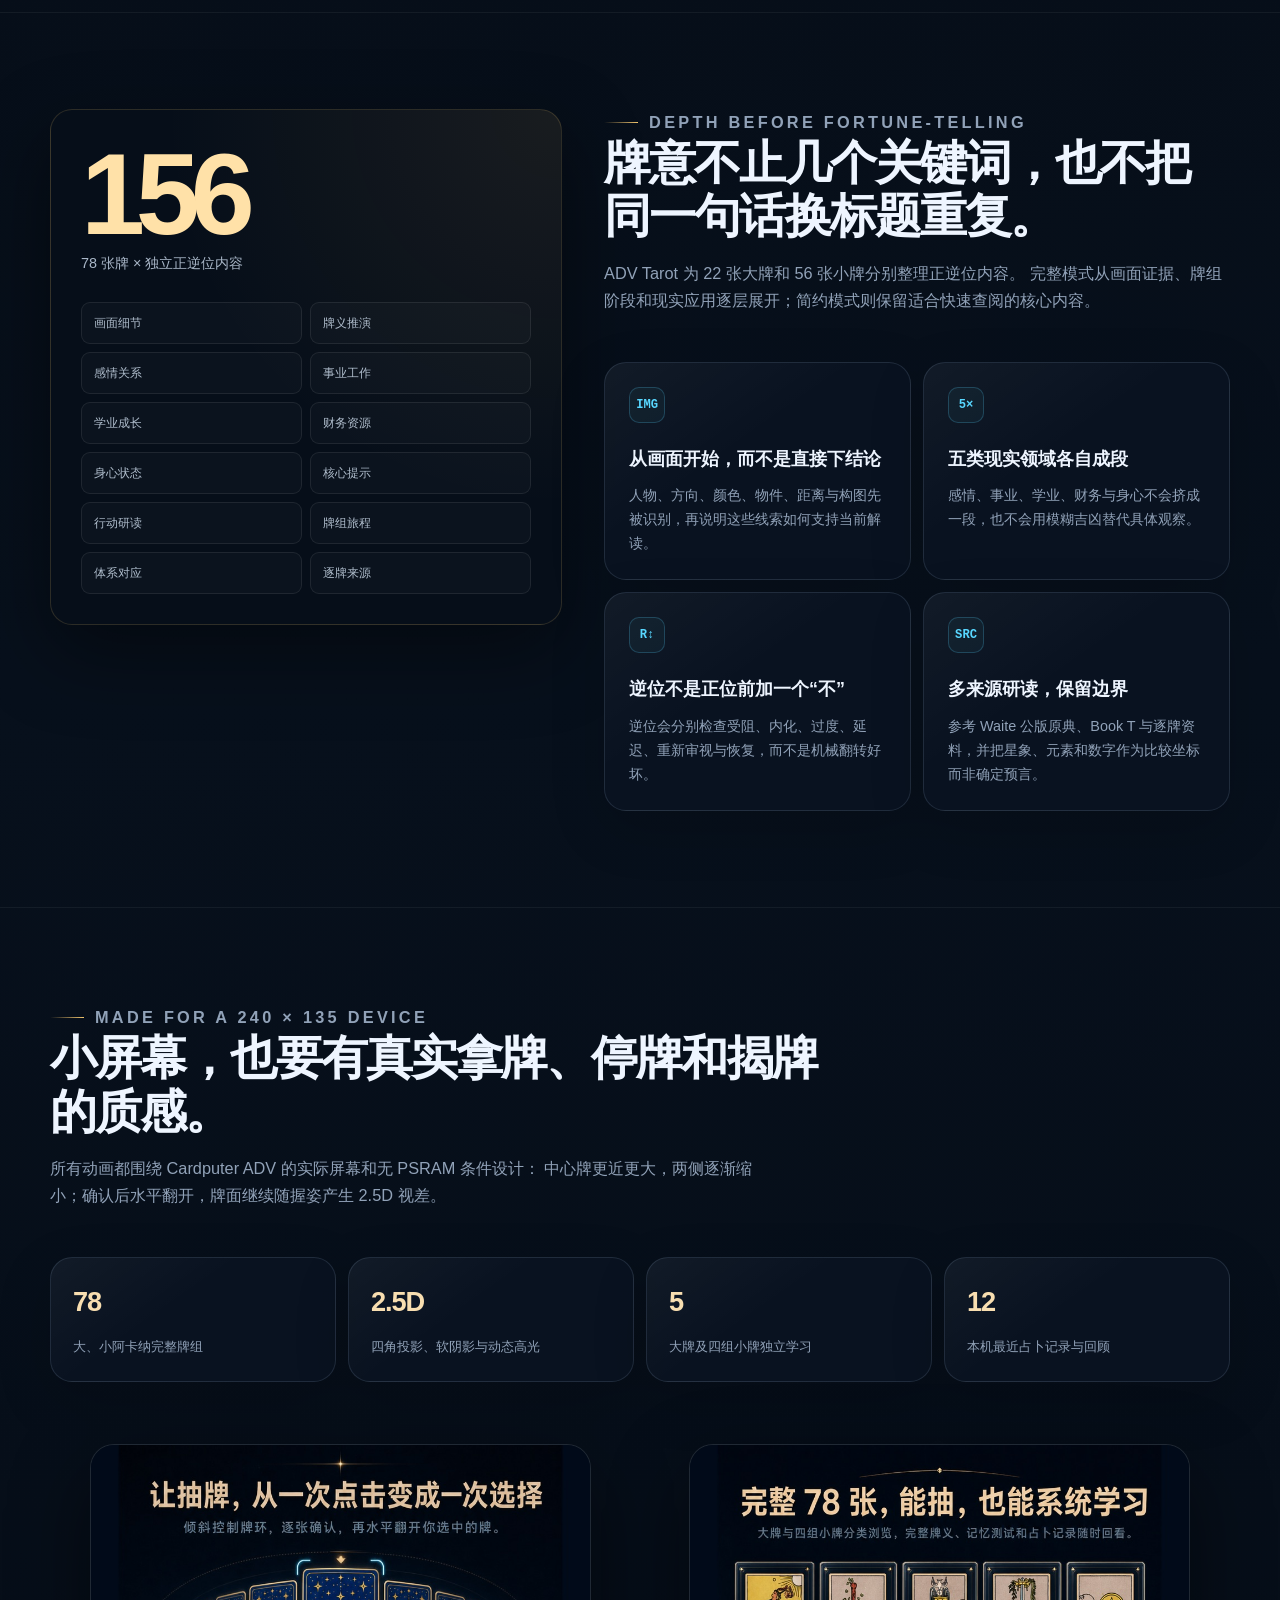
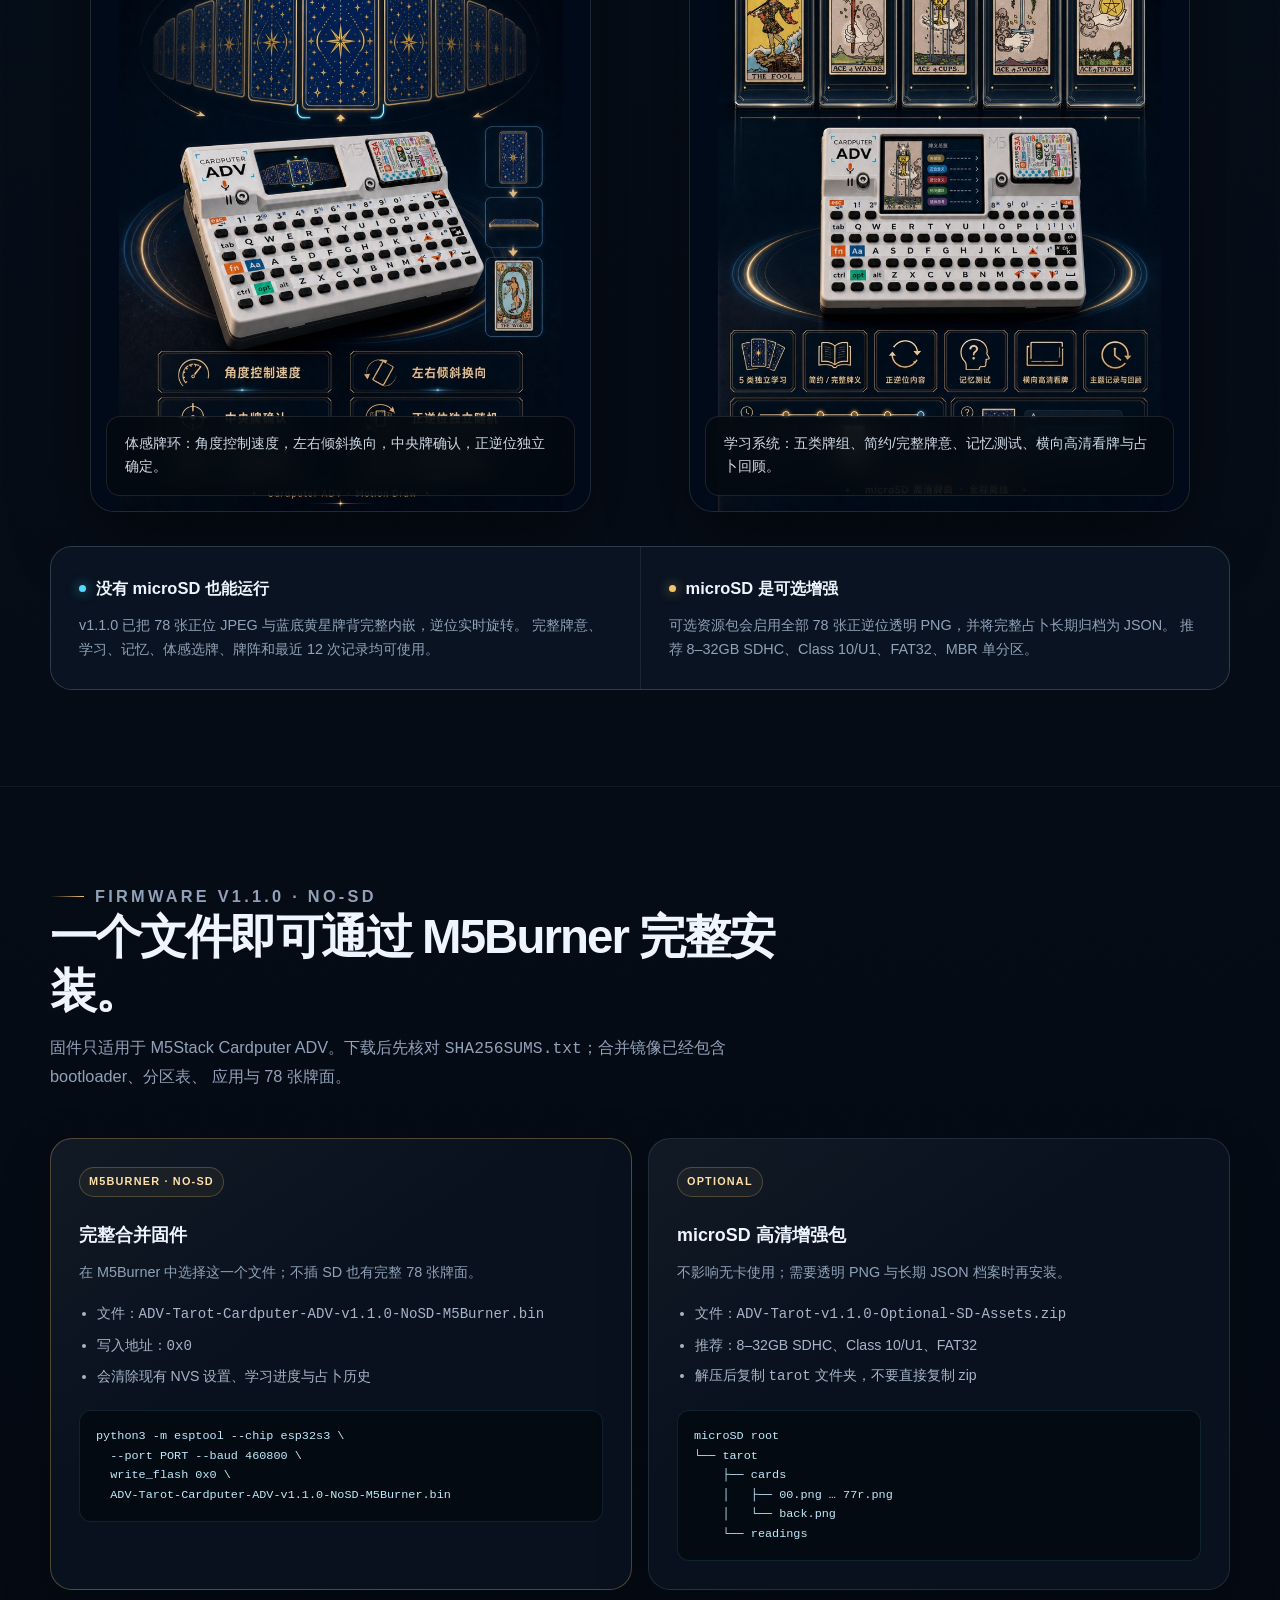
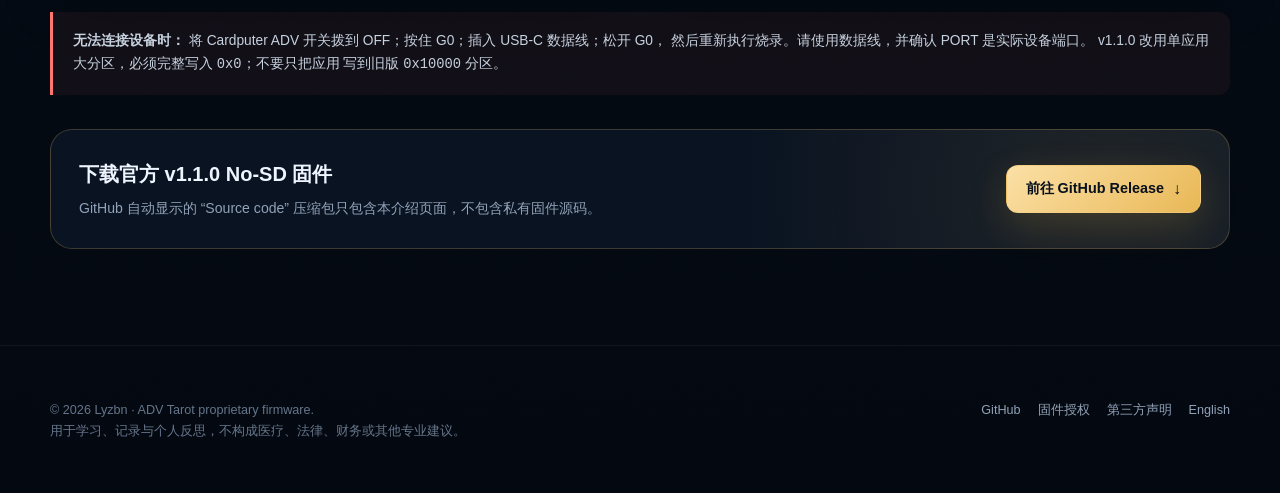
==== commit f44e0cbf: "Publish ADV Tarot firmware presentation" ====
--- a/docs/index.html
+++ b/docs/index.html
@@ -259,15 +259,15 @@
             <div class="sd-column">
               <h3>没有 microSD 也能运行</h3>
               <p>
+                v1.1.0 已把 78 张正位 JPEG 与蓝底黄星牌背完整内嵌，逆位实时旋转。
                 完整牌意、学习、记忆、体感选牌、牌阵和最近 12 次记录均可使用。
-                蓝底黄星牌背与 22 张大牌已内嵌；56 张小牌缺图时显示安全占位牌。
               </p>
             </div>
             <div class="sd-column">
-              <h3>microSD 提供完整视觉与归档</h3>
-              <p>
-                配齐资源后优先显示全部 78 张正逆位透明 PNG 牌面，并将完整占卜记录长期归档为 JSON。
-                当前首版公开 Release 只包含固件，暂不附带 SD 图片资源包。
+              <h3>microSD 是可选增强</h3>
+              <p>
+                可选资源包会启用全部 78 张正逆位透明 PNG，并将完整占卜长期归档为 JSON。
+                推荐 8–32GB SDHC、Class 10/U1、FAT32、MBR 单分区。
               </p>
             </div>
           </div>
@@ -277,43 +277,46 @@
       <section class="section" id="install">
         <div class="shell">
           <div class="section-heading reveal">
-            <p class="eyebrow">Firmware v1.0.0</p>
-            <h2>选择首次安装或保留数据升级。</h2>
+            <p class="eyebrow">Firmware v1.1.0 · No-SD</p>
+            <h2>一个文件即可通过 M5Burner 完整安装。</h2>
             <p>
-              两个文件都只适用于 M5Stack Cardputer ADV。下载后先核对
-              <code>SHA256SUMS.txt</code>，再根据设备当前状态选择写入方式。
+              固件只适用于 M5Stack Cardputer ADV。下载后先核对
+              <code>SHA256SUMS.txt</code>；合并镜像已经包含 bootloader、分区表、
+              应用与 78 张牌面。
             </p>
           </div>
 
           <div class="install-grid">
             <article class="install-card recommended reveal">
-              <div class="tag">First install</div>
-              <h3>首次安装 · Factory</h3>
-              <p>包含启动程序、分区表和应用，适合新设备或完整重装。</p>
+              <div class="tag">M5Burner · No-SD</div>
+              <h3>完整合并固件</h3>
+              <p>在 M5Burner 中选择这一个文件；不插 SD 也有完整 78 张牌面。</p>
               <ul>
-                <li>文件：<code>ADV-Tarot-Cardputer-ADV-v1.0.0-factory.bin</code></li>
+                <li>文件：<code>ADV-Tarot-Cardputer-ADV-v1.1.0-NoSD-M5Burner.bin</code></li>
                 <li>写入地址：<code>0x0</code></li>
                 <li>会清除现有 NVS 设置、学习进度与占卜历史</li>
               </ul>
               <div class="code-block">python3 -m esptool --chip esp32s3 \
   --port PORT --baud 460800 \
   write_flash 0x0 \
-  ADV-Tarot-Cardputer-ADV-v1.0.0-factory.bin</div>
+  ADV-Tarot-Cardputer-ADV-v1.1.0-NoSD-M5Burner.bin</div>
             </article>
 
             <article class="install-card reveal">
-              <div class="tag">Existing ADV Tarot</div>
-              <h3>保留数据升级 · Update</h3>
-              <p>只写入应用分区，仅适用于已经运行 ADV Tarot 的设备。</p>
+              <div class="tag">Optional</div>
+              <h3>microSD 高清增强包</h3>
+              <p>不影响无卡使用；需要透明 PNG 与长期 JSON 档案时再安装。</p>
               <ul>
-                <li>文件：<code>ADV-Tarot-Cardputer-ADV-v1.0.0-update.bin</code></li>
-                <li>写入地址：<code>0x10000</code></li>
-                <li>通常保留 NVS 设置、学习进度与最近占卜记录</li>
+                <li>文件：<code>ADV-Tarot-v1.1.0-Optional-SD-Assets.zip</code></li>
+                <li>推荐：8–32GB SDHC、Class 10/U1、FAT32</li>
+                <li>解压后复制 <code>tarot</code> 文件夹，不要直接复制 zip</li>
               </ul>
-              <div class="code-block">python3 -m esptool --chip esp32s3 \
-  --port PORT --baud 460800 \
-  write_flash 0x10000 \
-  ADV-Tarot-Cardputer-ADV-v1.0.0-update.bin</div>
+              <div class="code-block">microSD root
+└── tarot
+    ├── cards
+    │   ├── 00.png … 77r.png
+    │   └── back.png
+    └── readings</div>
             </article>
           </div>
 
@@ -321,13 +324,13 @@
             <strong>无法连接设备时：</strong>
             将 Cardputer ADV 开关拨到 OFF；按住 G0；插入 USB-C 数据线；松开 G0，
             然后重新执行烧录。请使用数据线，并确认 PORT 是实际设备端口。
-            不要把 Factory 文件写到 <code>0x10000</code>，也不要把 Update 文件写到
-            <code>0x0</code>。
+            v1.1.0 改用单应用大分区，必须完整写入 <code>0x0</code>；不要只把应用
+            写到旧版 <code>0x10000</code> 分区。
           </div>
 
           <div class="download-panel reveal">
             <div>
-              <h3>下载官方 v1.0.0 固件</h3>
+              <h3>下载官方 v1.1.0 No-SD 固件</h3>
               <p>GitHub 自动显示的 “Source code” 压缩包只包含本介绍页面，不包含私有固件源码。</p>
             </div>
             <a
@@ -355,4 +358,3 @@
     </footer>
   </body>
 </html>
-
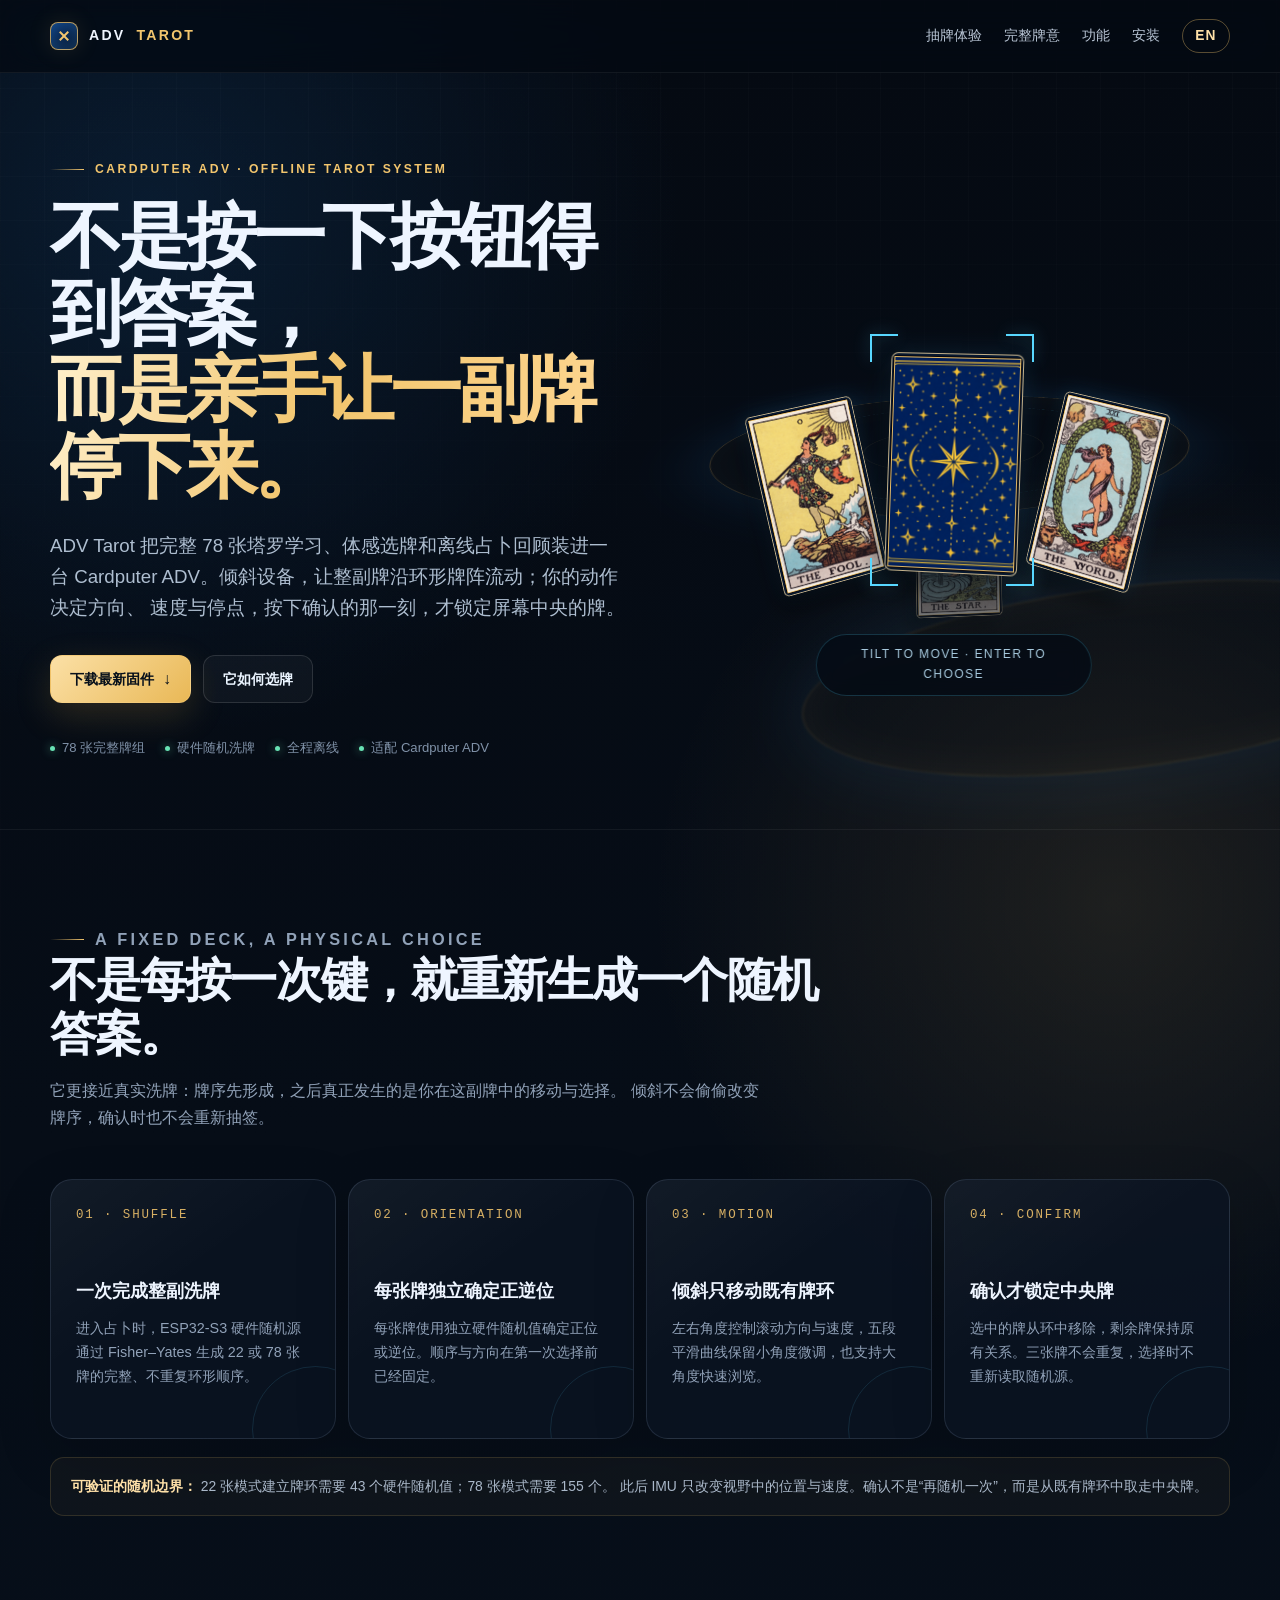
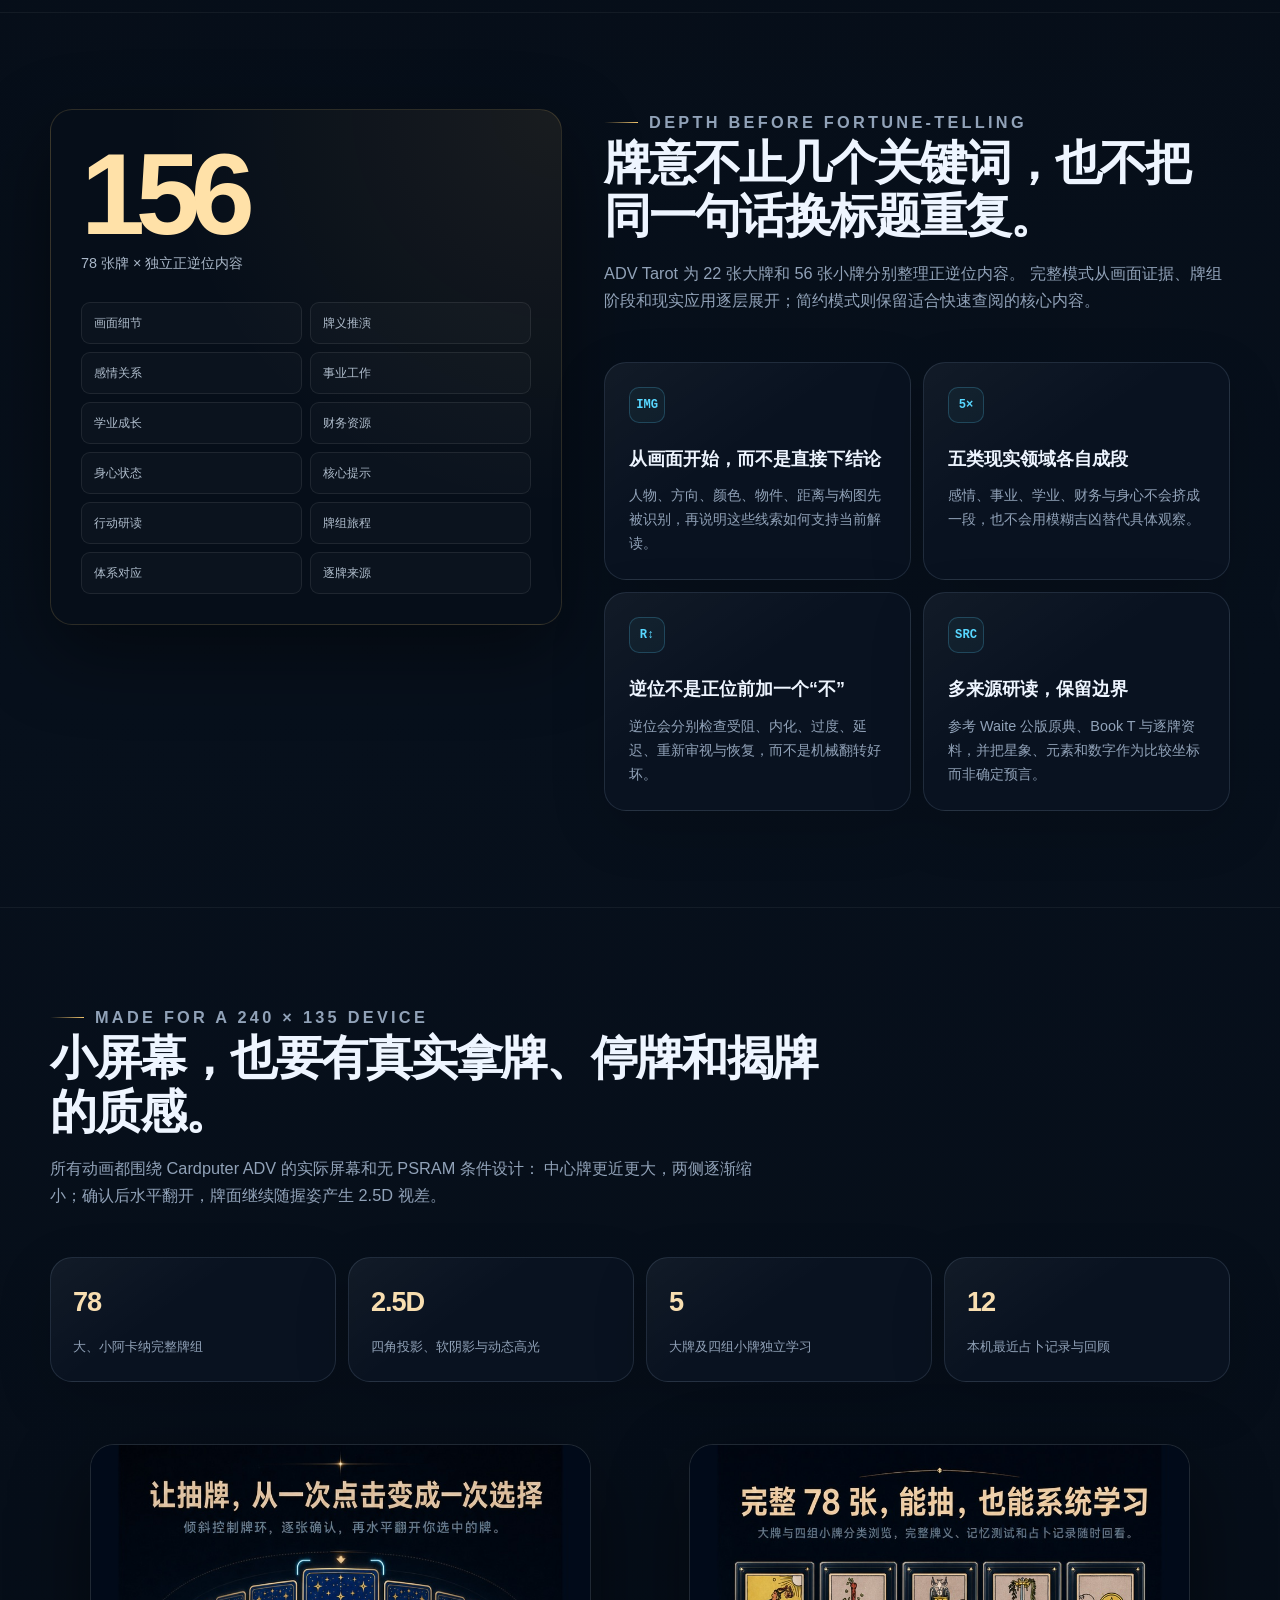
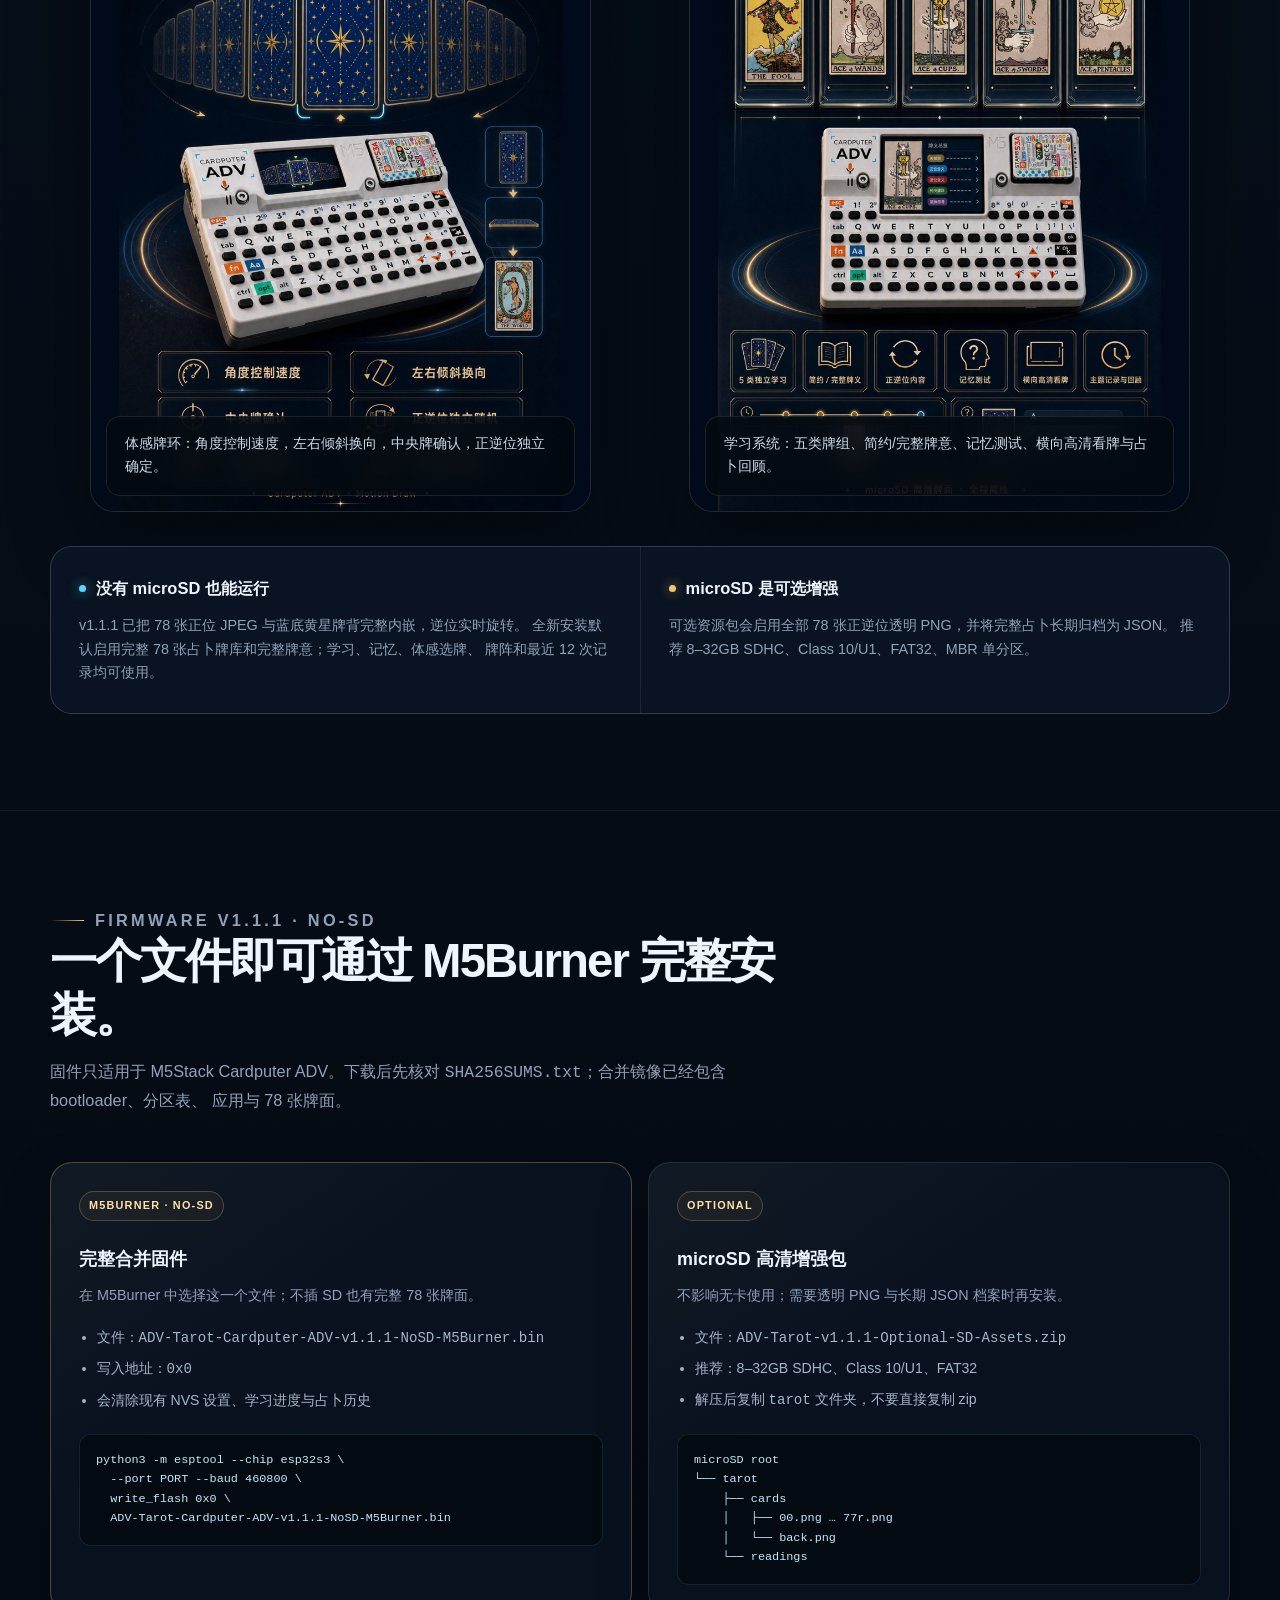
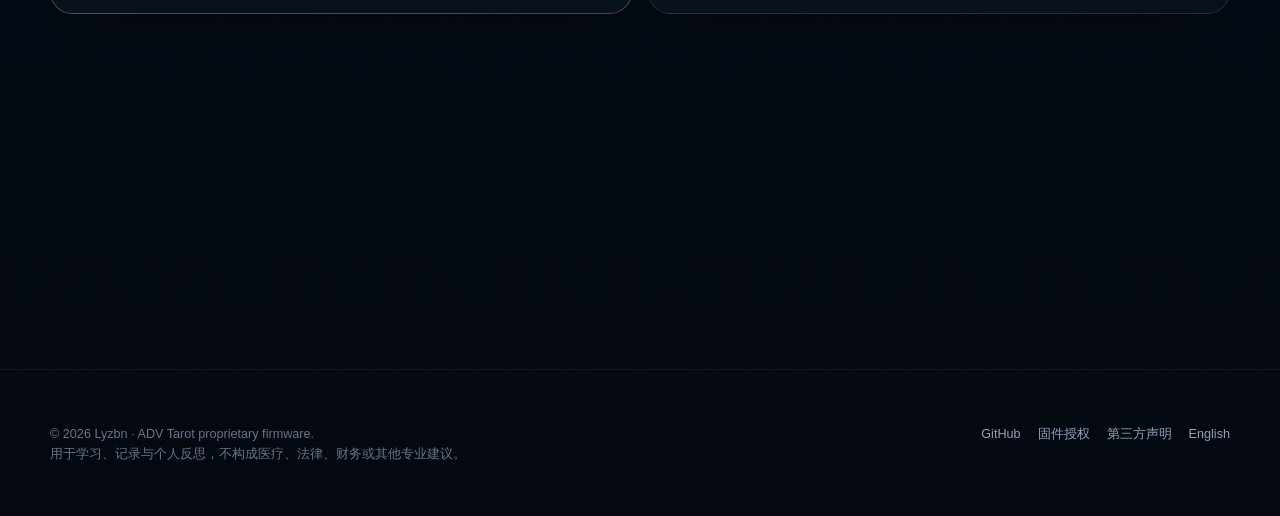
==== commit ee476651: "Publish ADV Tarot firmware presentation" ====
--- a/docs/index.html
+++ b/docs/index.html
@@ -259,8 +259,9 @@
             <div class="sd-column">
               <h3>没有 microSD 也能运行</h3>
               <p>
-                v1.1.0 已把 78 张正位 JPEG 与蓝底黄星牌背完整内嵌，逆位实时旋转。
-                完整牌意、学习、记忆、体感选牌、牌阵和最近 12 次记录均可使用。
+                v1.1.1 已把 78 张正位 JPEG 与蓝底黄星牌背完整内嵌，逆位实时旋转。
+                全新安装默认启用完整 78 张占卜牌库和完整牌意；学习、记忆、体感选牌、
+                牌阵和最近 12 次记录均可使用。
               </p>
             </div>
             <div class="sd-column">
@@ -277,7 +278,7 @@
       <section class="section" id="install">
         <div class="shell">
           <div class="section-heading reveal">
-            <p class="eyebrow">Firmware v1.1.0 · No-SD</p>
+            <p class="eyebrow">Firmware v1.1.1 · No-SD</p>
             <h2>一个文件即可通过 M5Burner 完整安装。</h2>
             <p>
               固件只适用于 M5Stack Cardputer ADV。下载后先核对
@@ -292,14 +293,14 @@
               <h3>完整合并固件</h3>
               <p>在 M5Burner 中选择这一个文件；不插 SD 也有完整 78 张牌面。</p>
               <ul>
-                <li>文件：<code>ADV-Tarot-Cardputer-ADV-v1.1.0-NoSD-M5Burner.bin</code></li>
+                <li>文件：<code>ADV-Tarot-Cardputer-ADV-v1.1.1-NoSD-M5Burner.bin</code></li>
                 <li>写入地址：<code>0x0</code></li>
                 <li>会清除现有 NVS 设置、学习进度与占卜历史</li>
               </ul>
               <div class="code-block">python3 -m esptool --chip esp32s3 \
   --port PORT --baud 460800 \
   write_flash 0x0 \
-  ADV-Tarot-Cardputer-ADV-v1.1.0-NoSD-M5Burner.bin</div>
+  ADV-Tarot-Cardputer-ADV-v1.1.1-NoSD-M5Burner.bin</div>
             </article>
 
             <article class="install-card reveal">
@@ -307,7 +308,7 @@
               <h3>microSD 高清增强包</h3>
               <p>不影响无卡使用；需要透明 PNG 与长期 JSON 档案时再安装。</p>
               <ul>
-                <li>文件：<code>ADV-Tarot-v1.1.0-Optional-SD-Assets.zip</code></li>
+                <li>文件：<code>ADV-Tarot-v1.1.1-Optional-SD-Assets.zip</code></li>
                 <li>推荐：8–32GB SDHC、Class 10/U1、FAT32</li>
                 <li>解压后复制 <code>tarot</code> 文件夹，不要直接复制 zip</li>
               </ul>
@@ -324,13 +325,13 @@
             <strong>无法连接设备时：</strong>
             将 Cardputer ADV 开关拨到 OFF；按住 G0；插入 USB-C 数据线；松开 G0，
             然后重新执行烧录。请使用数据线，并确认 PORT 是实际设备端口。
-            v1.1.0 改用单应用大分区，必须完整写入 <code>0x0</code>；不要只把应用
+            v1.1.1 使用单应用大分区，必须完整写入 <code>0x0</code>；不要只把应用
             写到旧版 <code>0x10000</code> 分区。
           </div>
 
           <div class="download-panel reveal">
             <div>
-              <h3>下载官方 v1.1.0 No-SD 固件</h3>
+              <h3>下载官方 v1.1.1 No-SD 固件</h3>
               <p>GitHub 自动显示的 “Source code” 压缩包只包含本介绍页面，不包含私有固件源码。</p>
             </div>
             <a
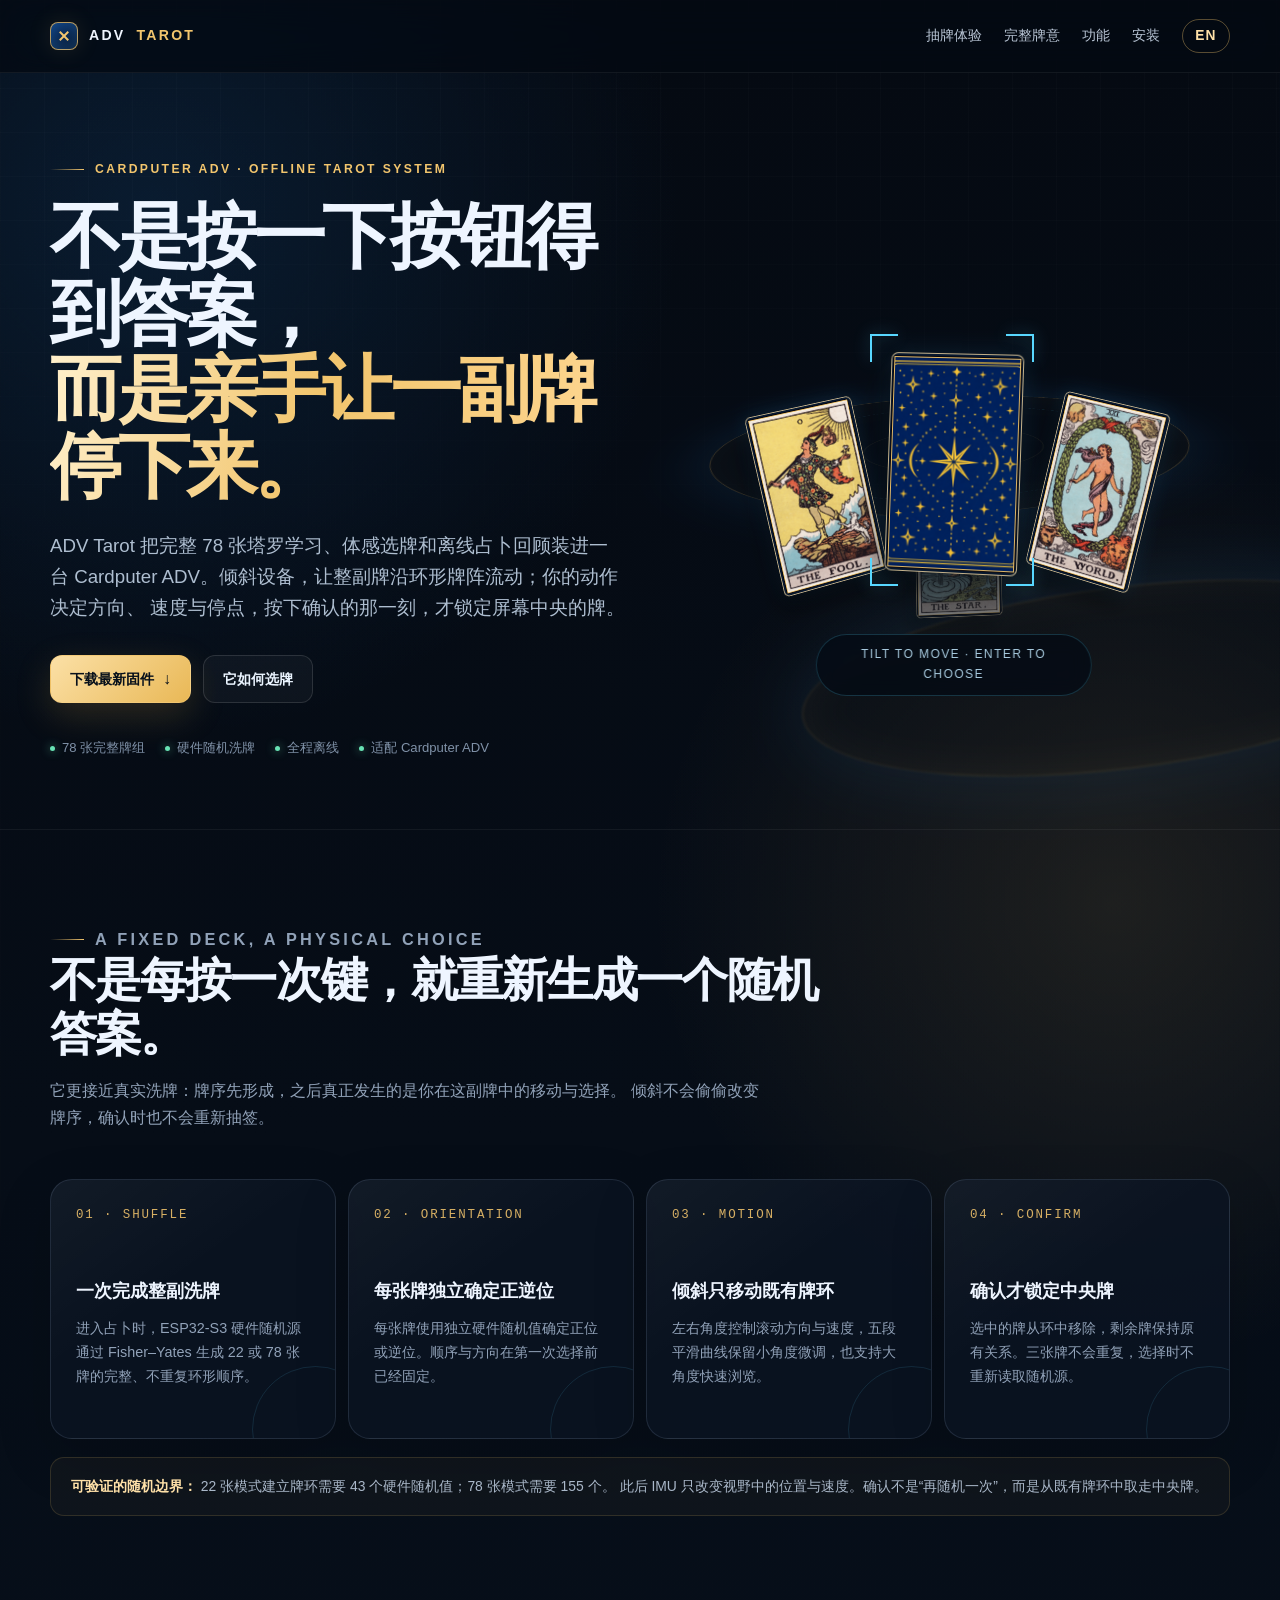
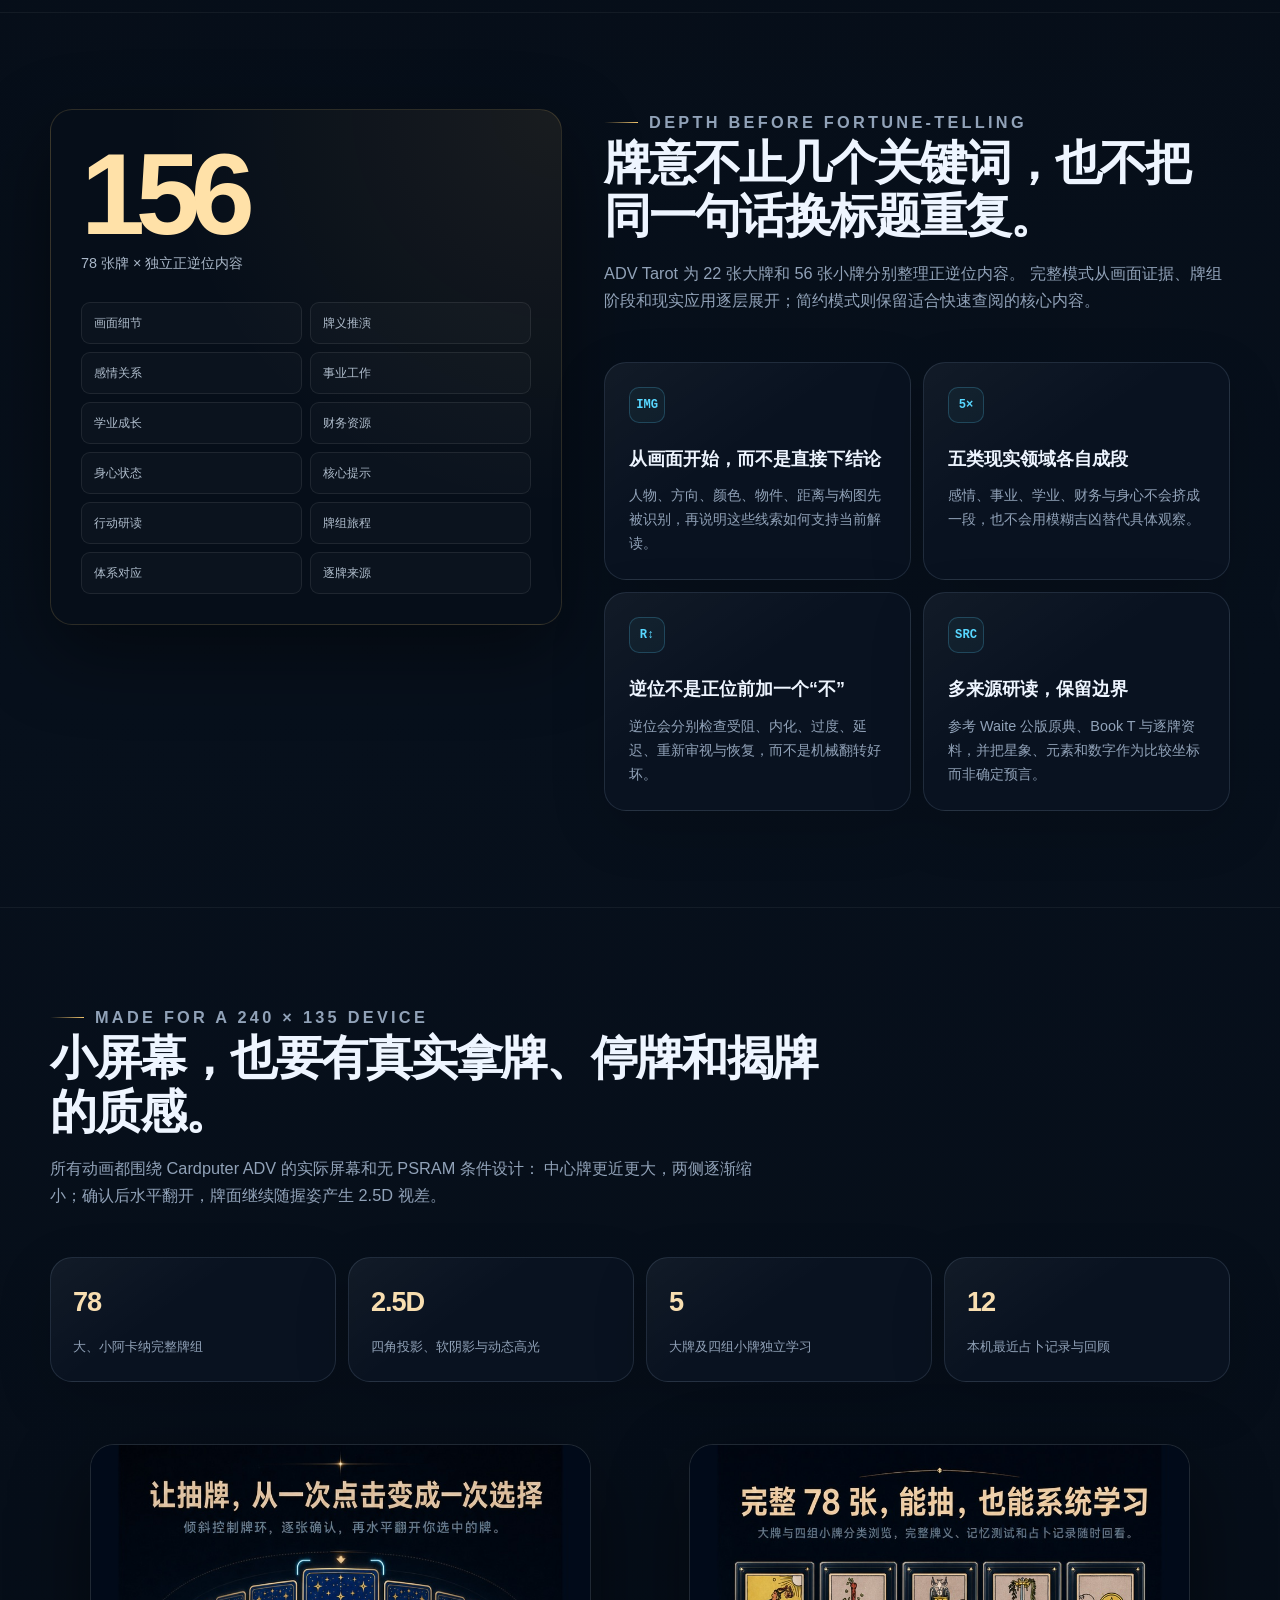
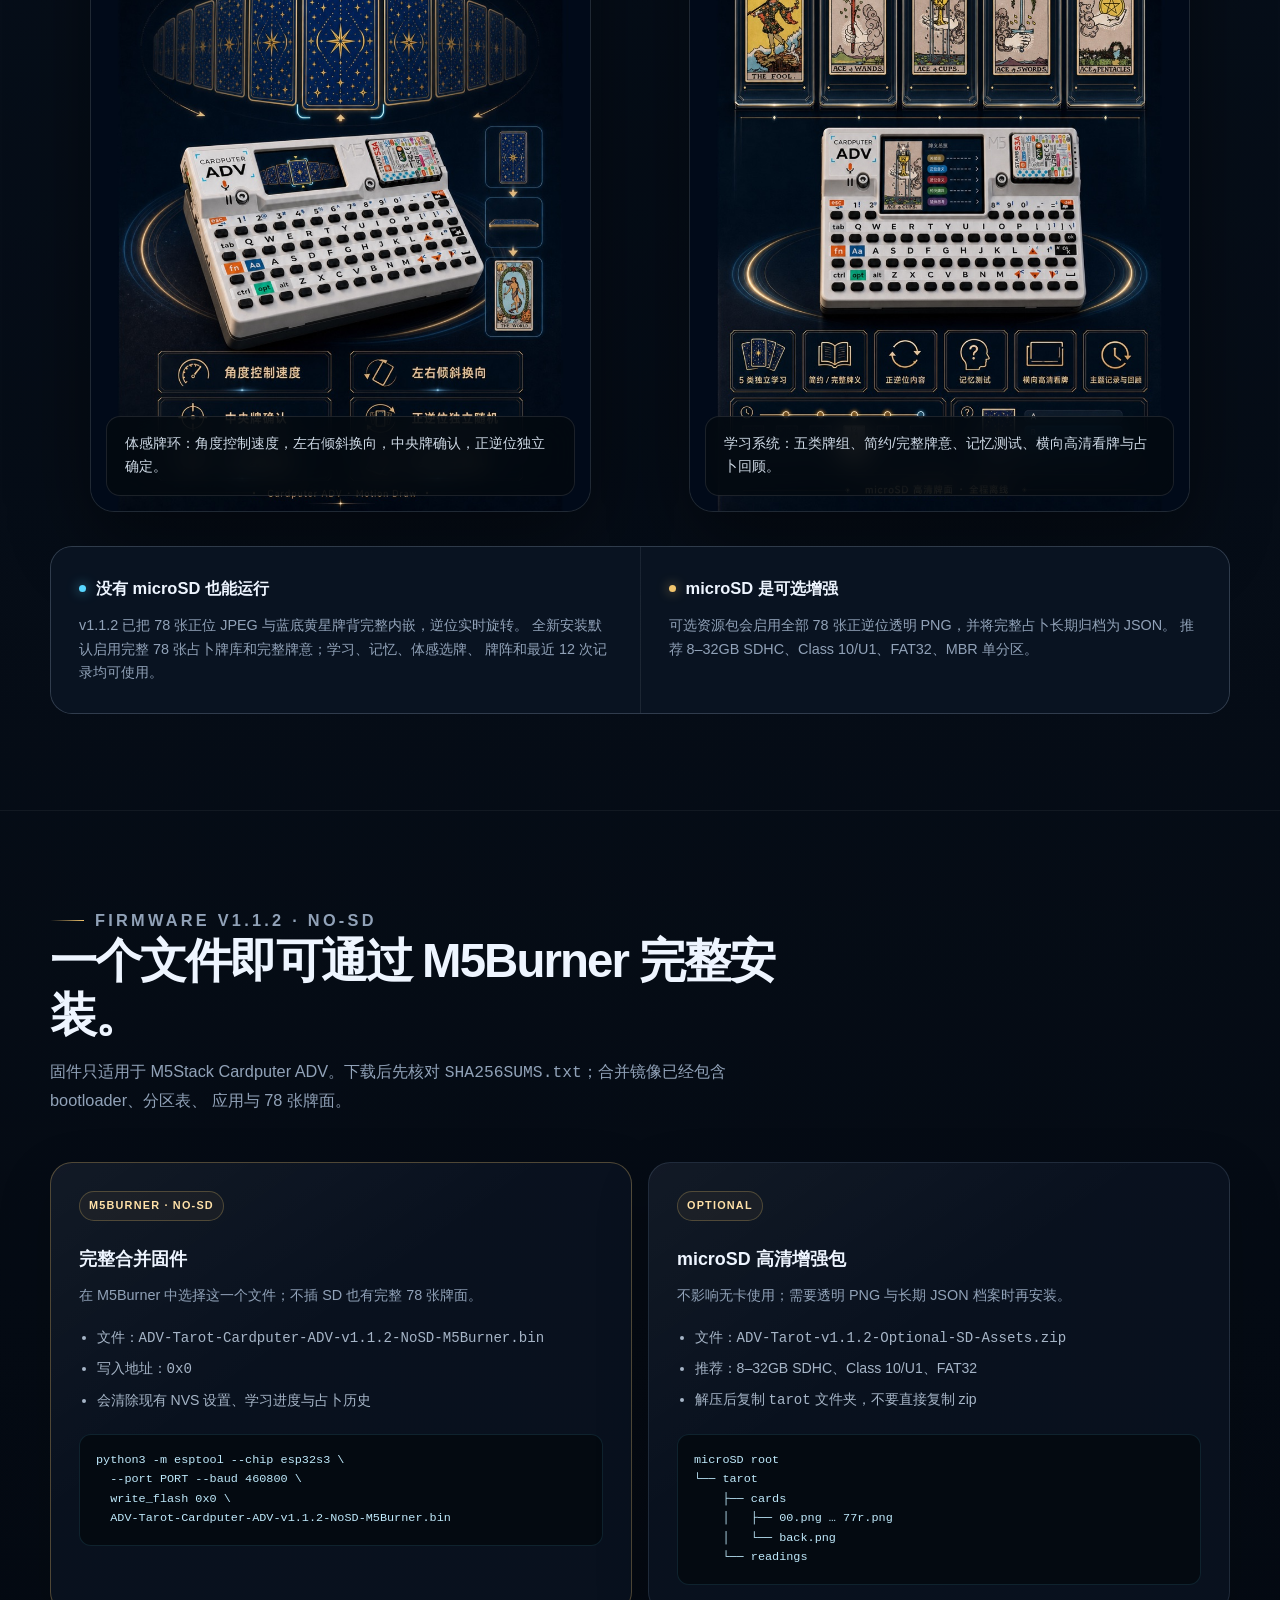
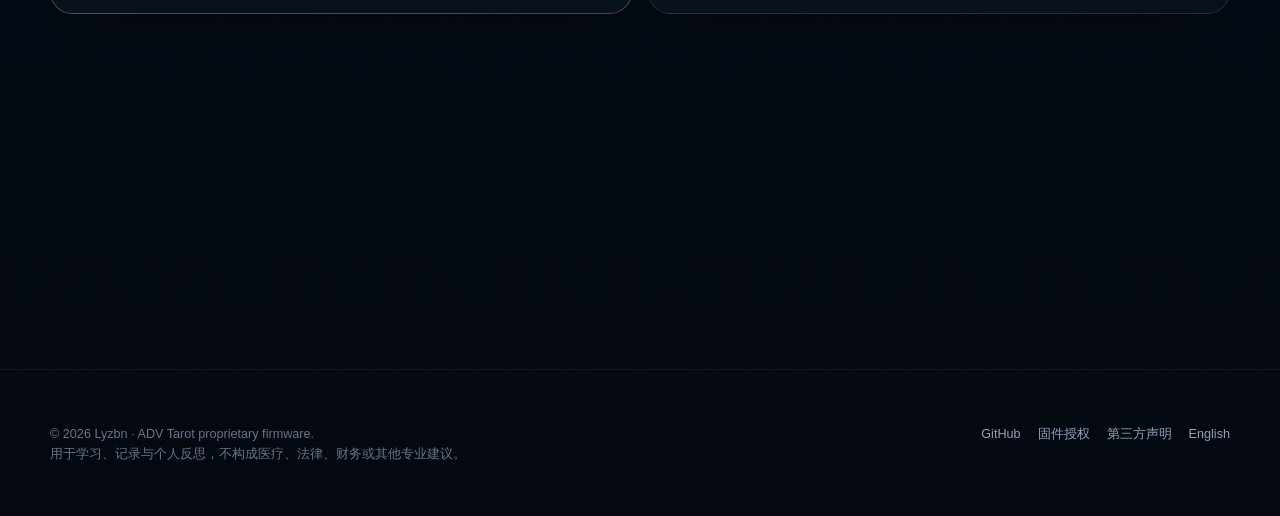
==== commit 145254b9: "Publish ADV Tarot firmware presentation" ====
--- a/docs/index.html
+++ b/docs/index.html
@@ -259,7 +259,7 @@
             <div class="sd-column">
               <h3>没有 microSD 也能运行</h3>
               <p>
-                v1.1.1 已把 78 张正位 JPEG 与蓝底黄星牌背完整内嵌，逆位实时旋转。
+                v1.1.2 已把 78 张正位 JPEG 与蓝底黄星牌背完整内嵌，逆位实时旋转。
                 全新安装默认启用完整 78 张占卜牌库和完整牌意；学习、记忆、体感选牌、
                 牌阵和最近 12 次记录均可使用。
               </p>
@@ -278,7 +278,7 @@
       <section class="section" id="install">
         <div class="shell">
           <div class="section-heading reveal">
-            <p class="eyebrow">Firmware v1.1.1 · No-SD</p>
+            <p class="eyebrow">Firmware v1.1.2 · No-SD</p>
             <h2>一个文件即可通过 M5Burner 完整安装。</h2>
             <p>
               固件只适用于 M5Stack Cardputer ADV。下载后先核对
@@ -293,14 +293,14 @@
               <h3>完整合并固件</h3>
               <p>在 M5Burner 中选择这一个文件；不插 SD 也有完整 78 张牌面。</p>
               <ul>
-                <li>文件：<code>ADV-Tarot-Cardputer-ADV-v1.1.1-NoSD-M5Burner.bin</code></li>
+                <li>文件：<code>ADV-Tarot-Cardputer-ADV-v1.1.2-NoSD-M5Burner.bin</code></li>
                 <li>写入地址：<code>0x0</code></li>
                 <li>会清除现有 NVS 设置、学习进度与占卜历史</li>
               </ul>
               <div class="code-block">python3 -m esptool --chip esp32s3 \
   --port PORT --baud 460800 \
   write_flash 0x0 \
-  ADV-Tarot-Cardputer-ADV-v1.1.1-NoSD-M5Burner.bin</div>
+  ADV-Tarot-Cardputer-ADV-v1.1.2-NoSD-M5Burner.bin</div>
             </article>
 
             <article class="install-card reveal">
@@ -308,7 +308,7 @@
               <h3>microSD 高清增强包</h3>
               <p>不影响无卡使用；需要透明 PNG 与长期 JSON 档案时再安装。</p>
               <ul>
-                <li>文件：<code>ADV-Tarot-v1.1.1-Optional-SD-Assets.zip</code></li>
+                <li>文件：<code>ADV-Tarot-v1.1.2-Optional-SD-Assets.zip</code></li>
                 <li>推荐：8–32GB SDHC、Class 10/U1、FAT32</li>
                 <li>解压后复制 <code>tarot</code> 文件夹，不要直接复制 zip</li>
               </ul>
@@ -325,13 +325,13 @@
             <strong>无法连接设备时：</strong>
             将 Cardputer ADV 开关拨到 OFF；按住 G0；插入 USB-C 数据线；松开 G0，
             然后重新执行烧录。请使用数据线，并确认 PORT 是实际设备端口。
-            v1.1.1 使用单应用大分区，必须完整写入 <code>0x0</code>；不要只把应用
+            v1.1.2 使用单应用大分区，必须完整写入 <code>0x0</code>；不要只把应用
             写到旧版 <code>0x10000</code> 分区。
           </div>
 
           <div class="download-panel reveal">
             <div>
-              <h3>下载官方 v1.1.1 No-SD 固件</h3>
+              <h3>下载官方 v1.1.2 No-SD 固件</h3>
               <p>GitHub 自动显示的 “Source code” 压缩包只包含本介绍页面，不包含私有固件源码。</p>
             </div>
             <a
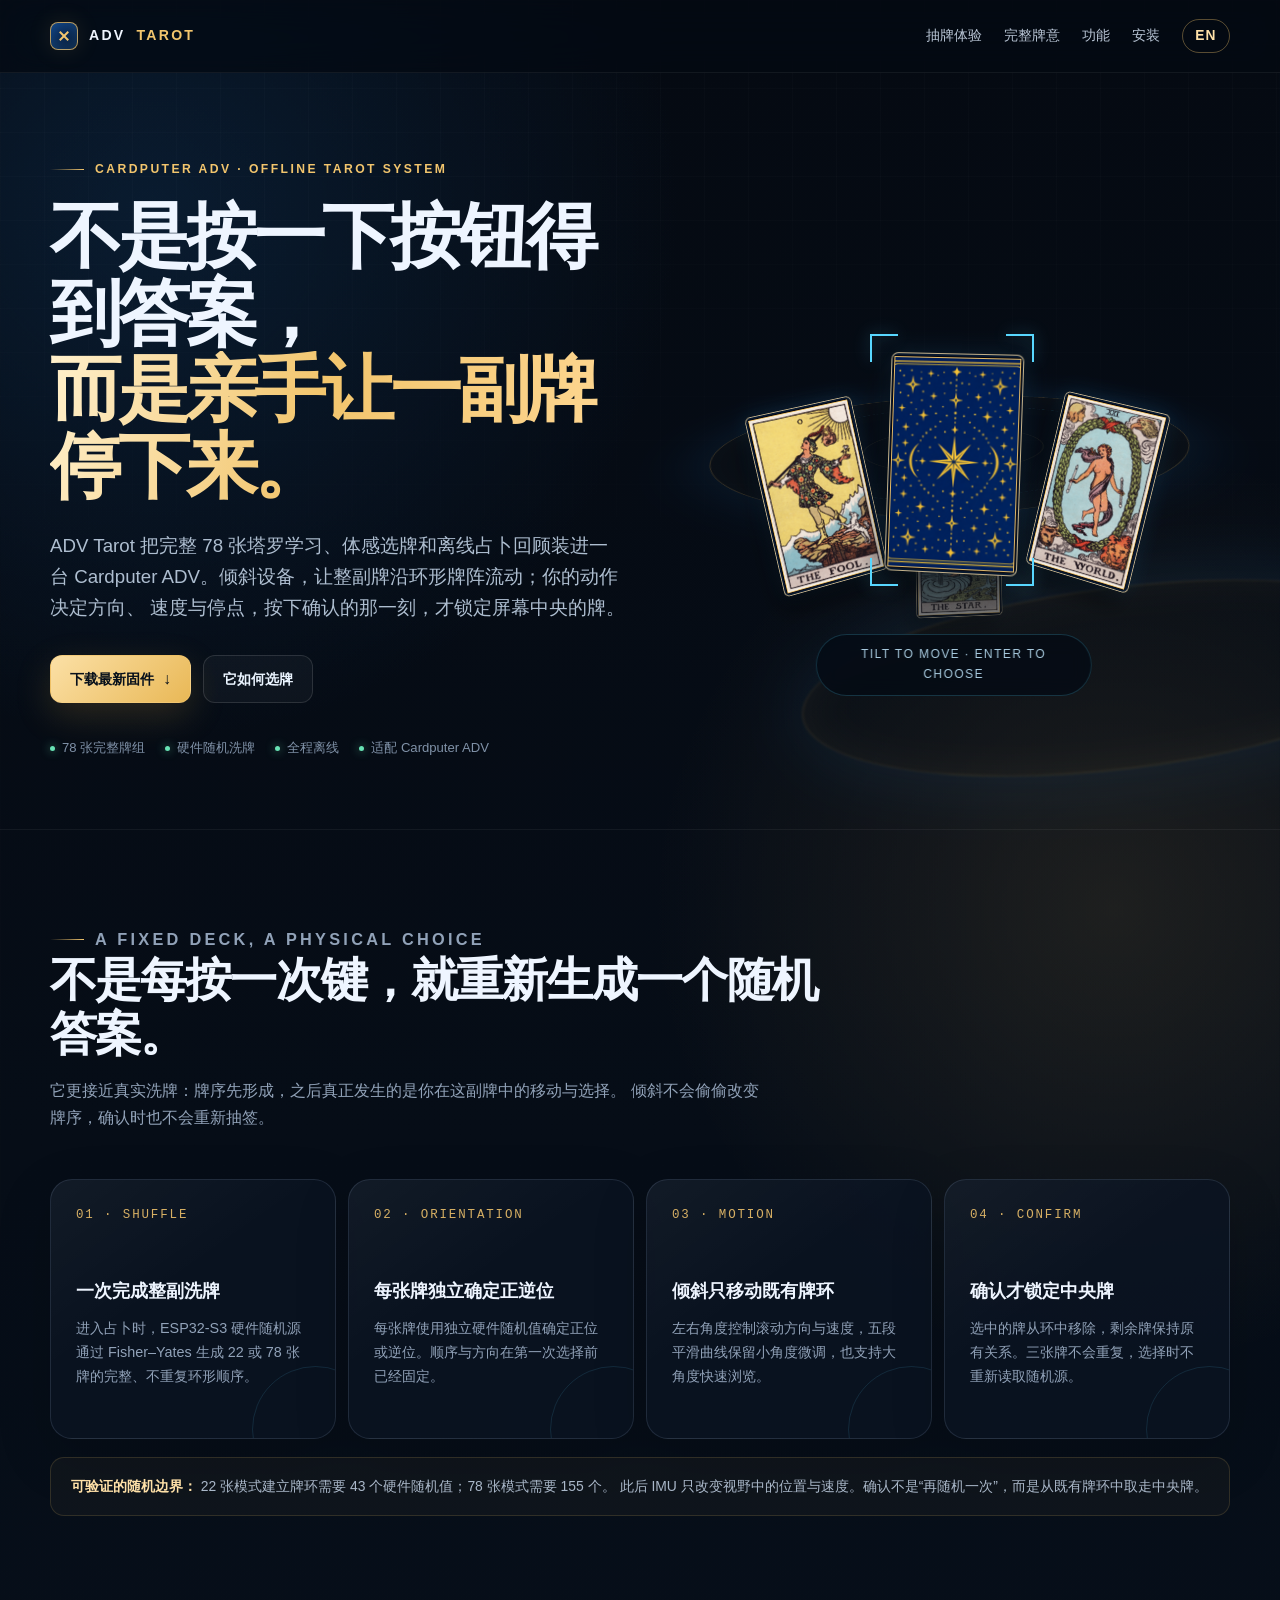
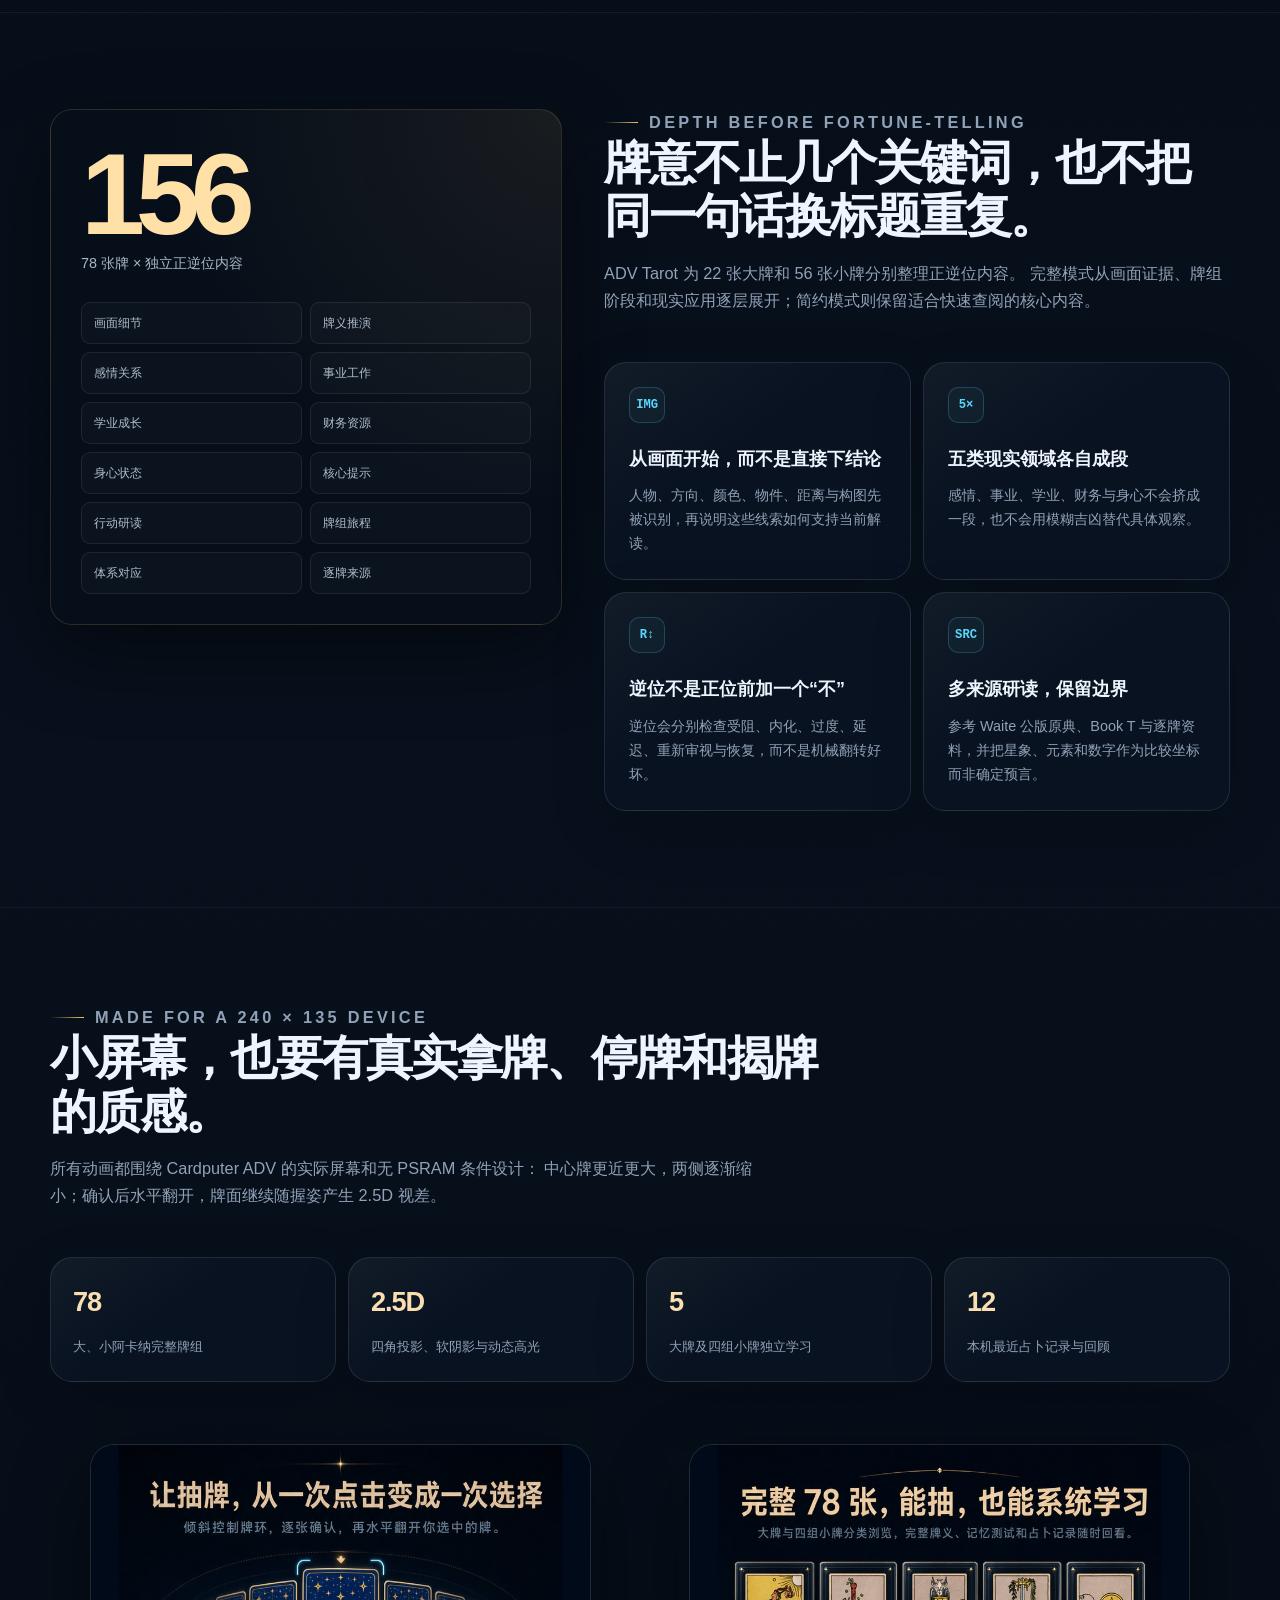
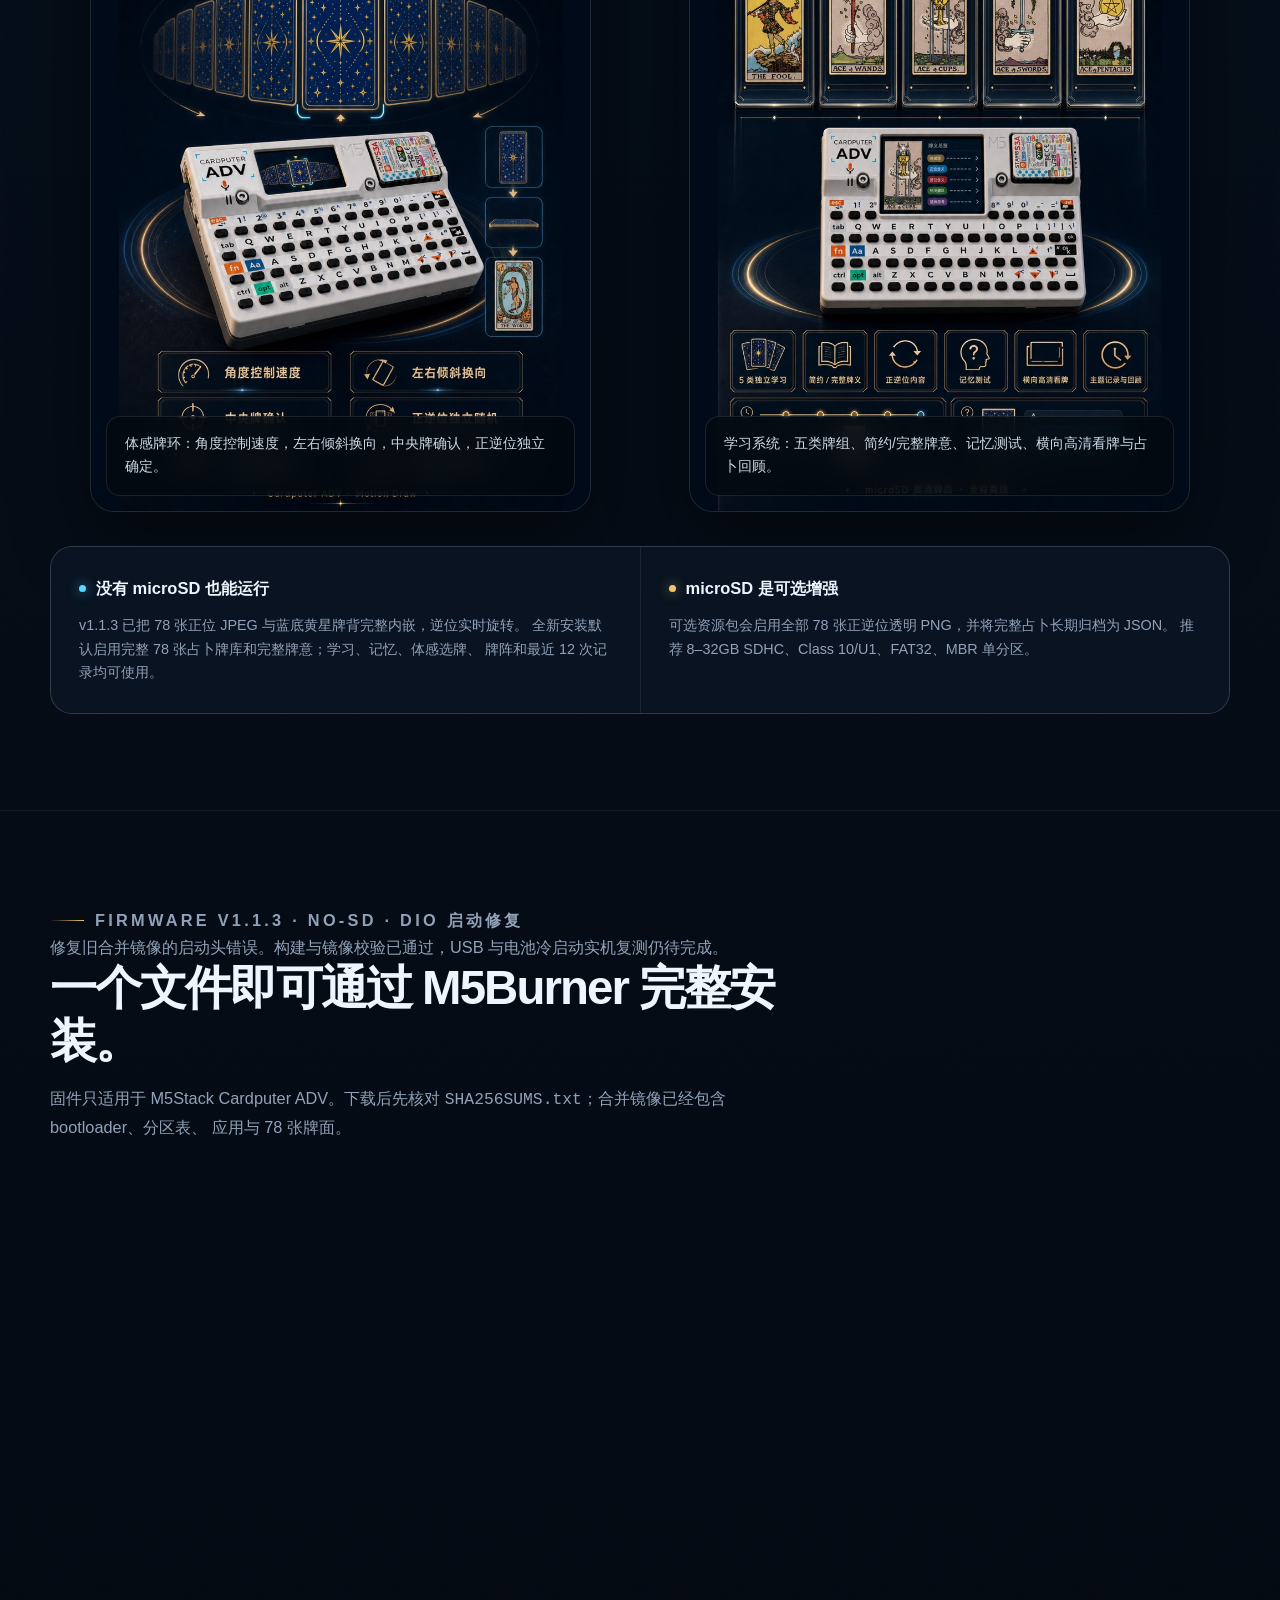
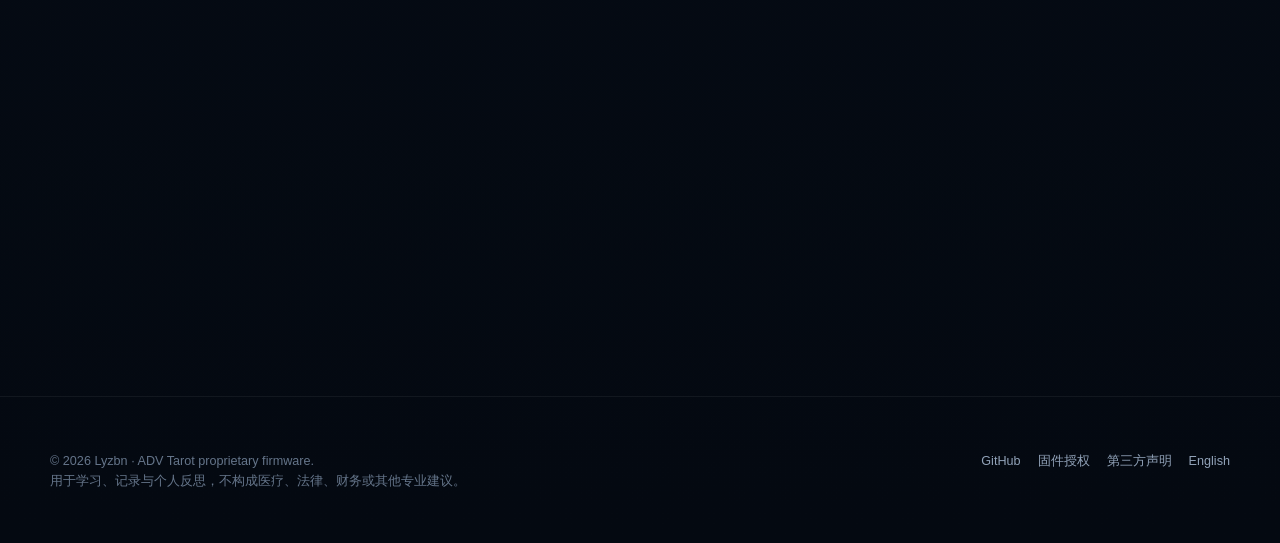
==== commit 57bf7d9a: "Document v1.1.3 DIO boot image fix" ====
--- a/docs/index.html
+++ b/docs/index.html
@@ -259,7 +259,7 @@
             <div class="sd-column">
               <h3>没有 microSD 也能运行</h3>
               <p>
-                v1.1.2 已把 78 张正位 JPEG 与蓝底黄星牌背完整内嵌，逆位实时旋转。
+                v1.1.3 已把 78 张正位 JPEG 与蓝底黄星牌背完整内嵌，逆位实时旋转。
                 全新安装默认启用完整 78 张占卜牌库和完整牌意；学习、记忆、体感选牌、
                 牌阵和最近 12 次记录均可使用。
               </p>
@@ -278,7 +278,8 @@
       <section class="section" id="install">
         <div class="shell">
           <div class="section-heading reveal">
-            <p class="eyebrow">Firmware v1.1.2 · No-SD</p>
+            <p class="eyebrow">Firmware v1.1.3 · No-SD · DIO 启动修复</p>
+            <p>修复旧合并镜像的启动头错误。构建与镜像校验已通过，USB 与电池冷启动实机复测仍待完成。</p>
             <h2>一个文件即可通过 M5Burner 完整安装。</h2>
             <p>
               固件只适用于 M5Stack Cardputer ADV。下载后先核对
@@ -293,14 +294,14 @@
               <h3>完整合并固件</h3>
               <p>在 M5Burner 中选择这一个文件；不插 SD 也有完整 78 张牌面。</p>
               <ul>
-                <li>文件：<code>ADV-Tarot-Cardputer-ADV-v1.1.2-NoSD-M5Burner.bin</code></li>
+                <li>文件：<code>ADV-Tarot-Cardputer-ADV-v1.1.3-NoSD-M5Burner.bin</code></li>
                 <li>写入地址：<code>0x0</code></li>
                 <li>会清除现有 NVS 设置、学习进度与占卜历史</li>
               </ul>
               <div class="code-block">python3 -m esptool --chip esp32s3 \
   --port PORT --baud 460800 \
-  write_flash 0x0 \
-  ADV-Tarot-Cardputer-ADV-v1.1.2-NoSD-M5Burner.bin</div>
+  write_flash --flash_mode dio 0x0 \
+  ADV-Tarot-Cardputer-ADV-v1.1.3-NoSD-M5Burner.bin</div>
             </article>
 
             <article class="install-card reveal">
@@ -308,7 +309,7 @@
               <h3>microSD 高清增强包</h3>
               <p>不影响无卡使用；需要透明 PNG 与长期 JSON 档案时再安装。</p>
               <ul>
-                <li>文件：<code>ADV-Tarot-v1.1.2-Optional-SD-Assets.zip</code></li>
+                <li>文件：<code>ADV-Tarot-v1.1.3-Optional-SD-Assets.zip</code></li>
                 <li>推荐：8–32GB SDHC、Class 10/U1、FAT32</li>
                 <li>解压后复制 <code>tarot</code> 文件夹，不要直接复制 zip</li>
               </ul>
@@ -325,13 +326,13 @@
             <strong>无法连接设备时：</strong>
             将 Cardputer ADV 开关拨到 OFF；按住 G0；插入 USB-C 数据线；松开 G0，
             然后重新执行烧录。请使用数据线，并确认 PORT 是实际设备端口。
-            v1.1.2 使用单应用大分区，必须完整写入 <code>0x0</code>；不要只把应用
+            v1.1.3 使用单应用大分区，必须完整写入 <code>0x0</code>；不要只把应用
             写到旧版 <code>0x10000</code> 分区。
           </div>
 
           <div class="download-panel reveal">
             <div>
-              <h3>下载官方 v1.1.2 No-SD 固件</h3>
+              <h3>下载官方 v1.1.3 No-SD 固件</h3>
               <p>GitHub 自动显示的 “Source code” 压缩包只包含本介绍页面，不包含私有固件源码。</p>
             </div>
             <a
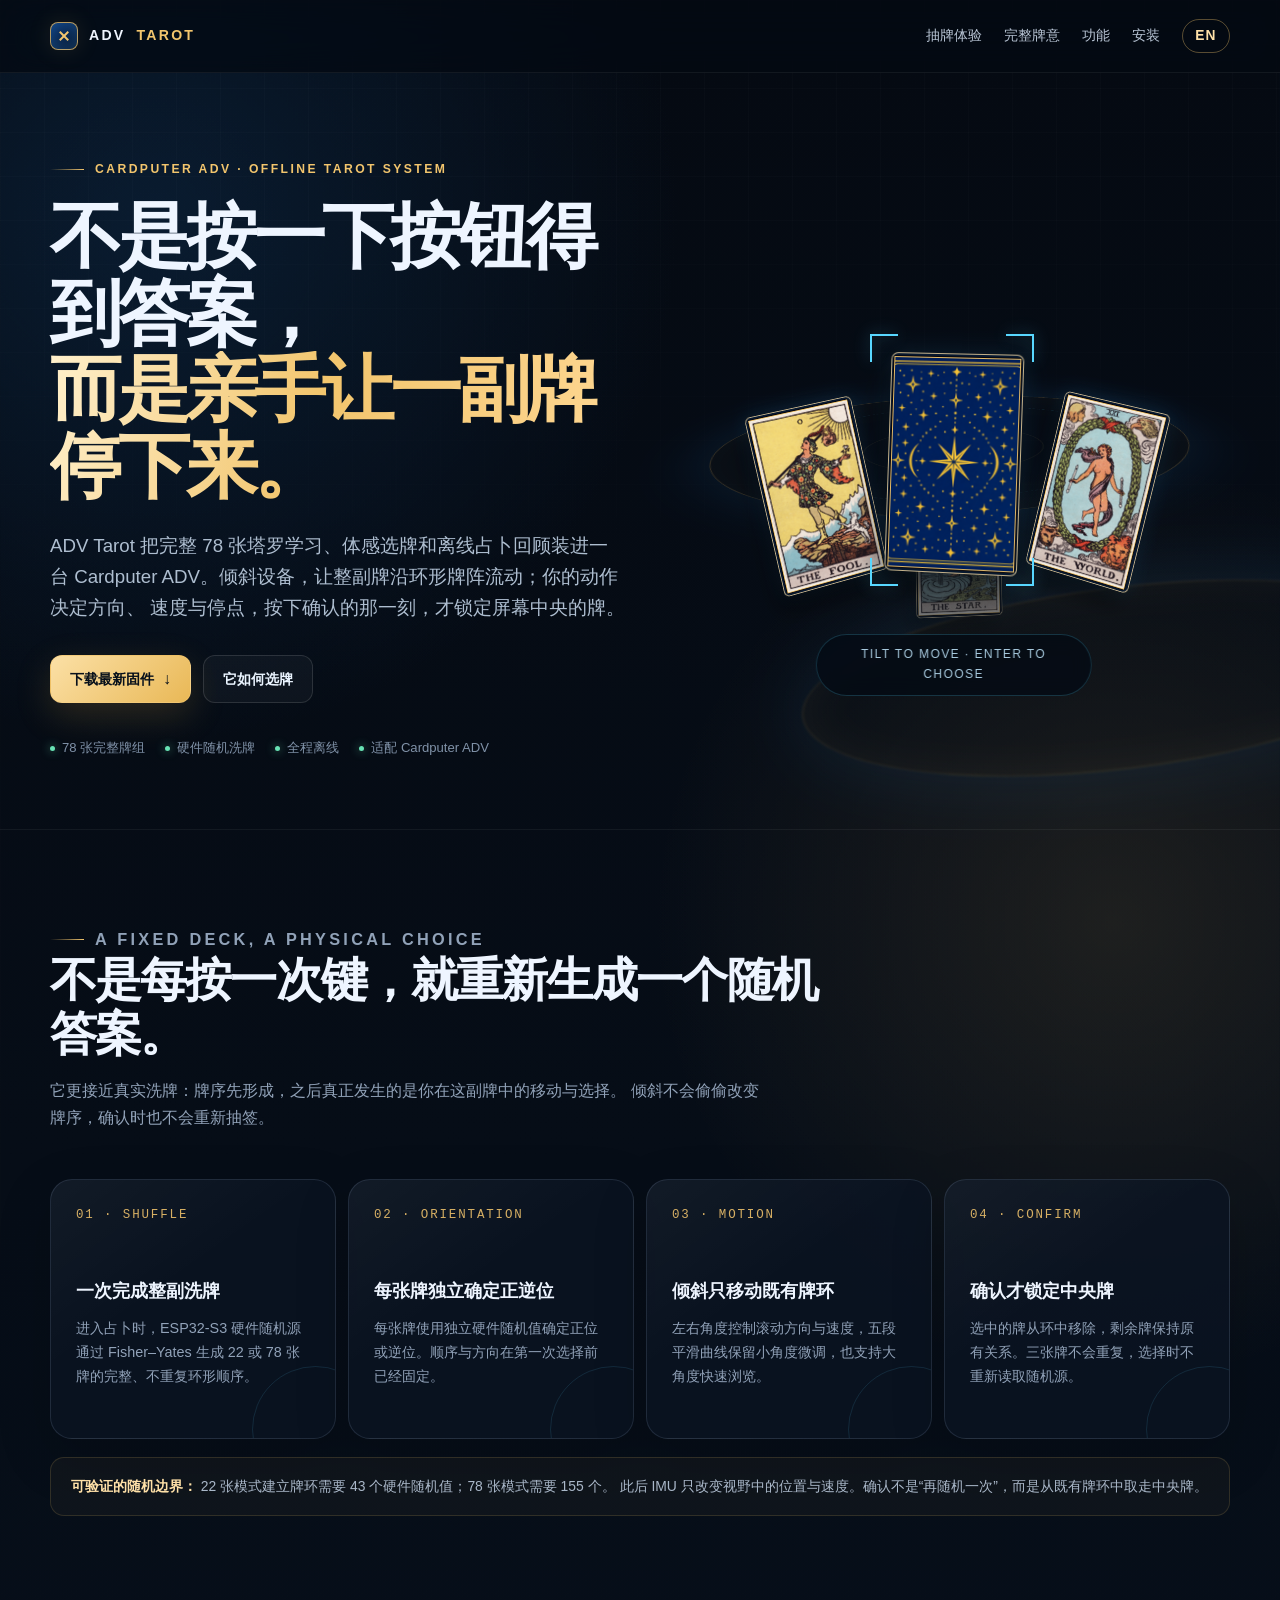
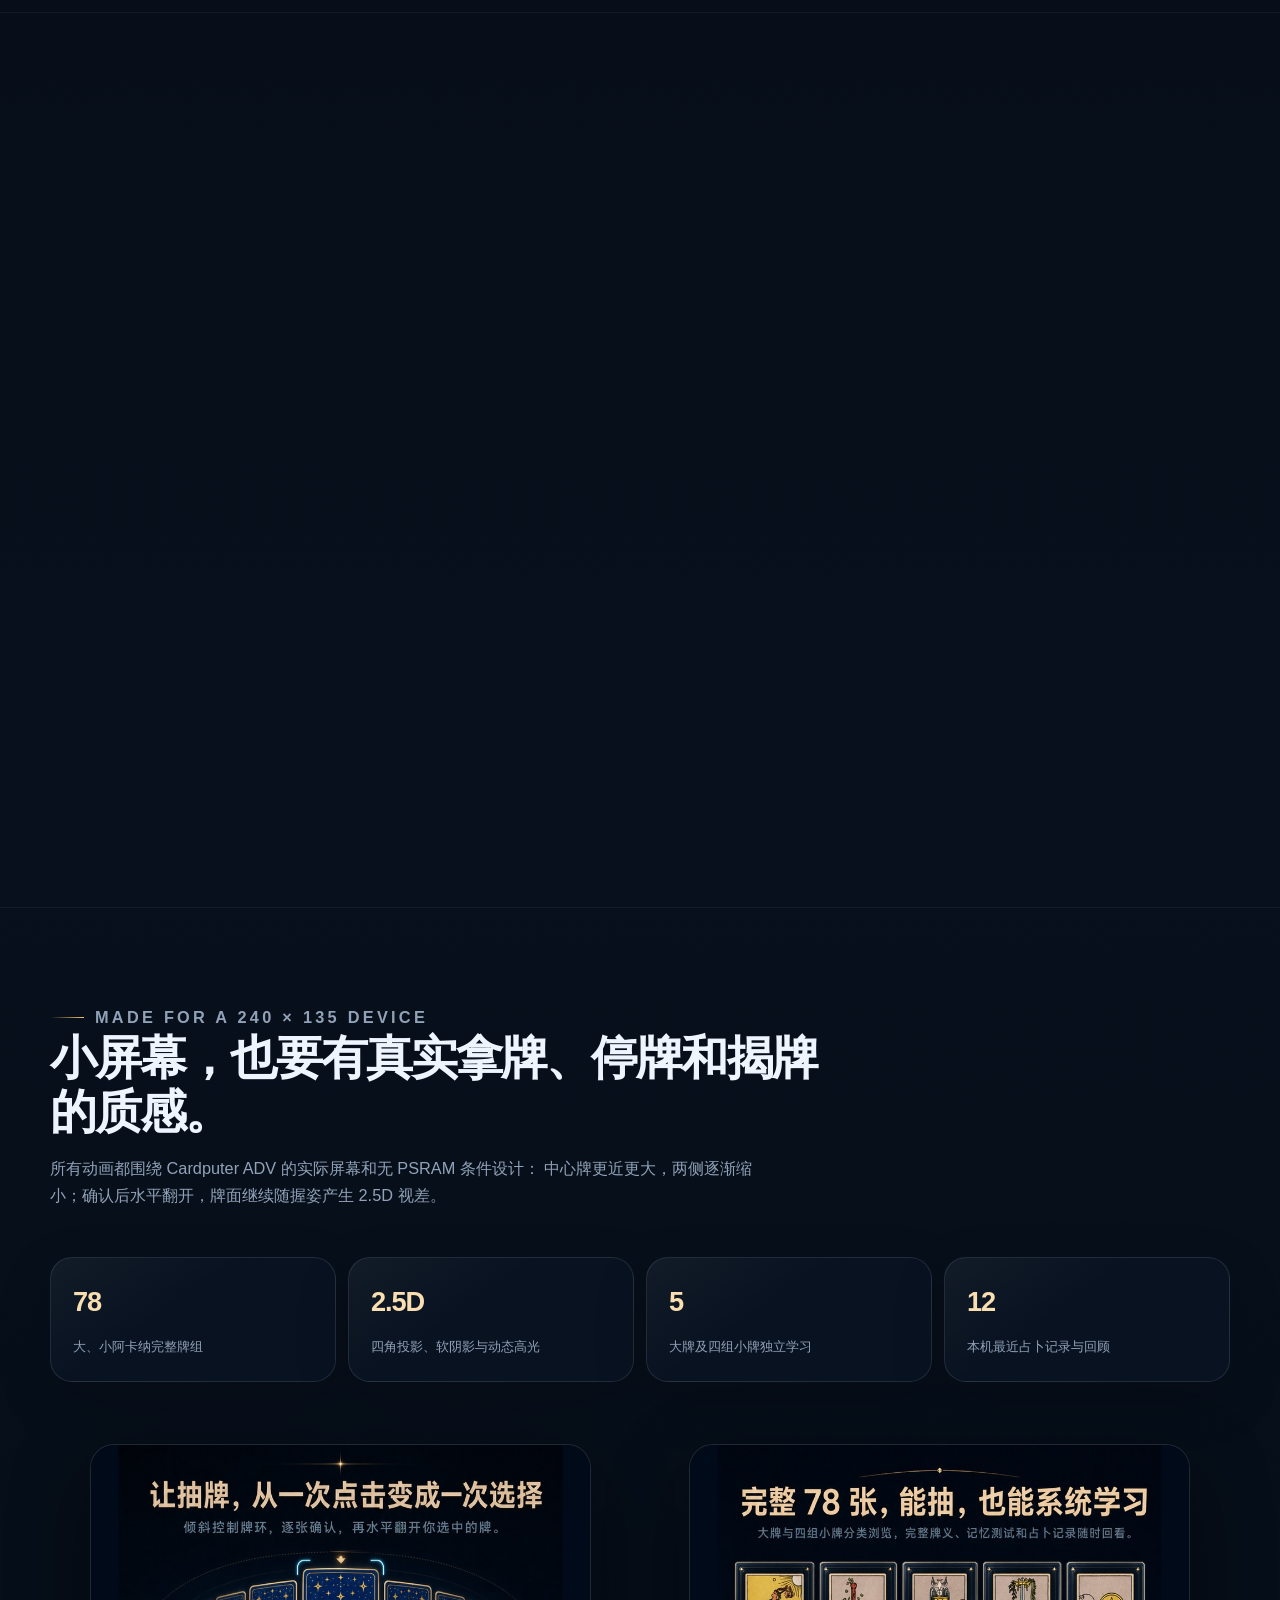
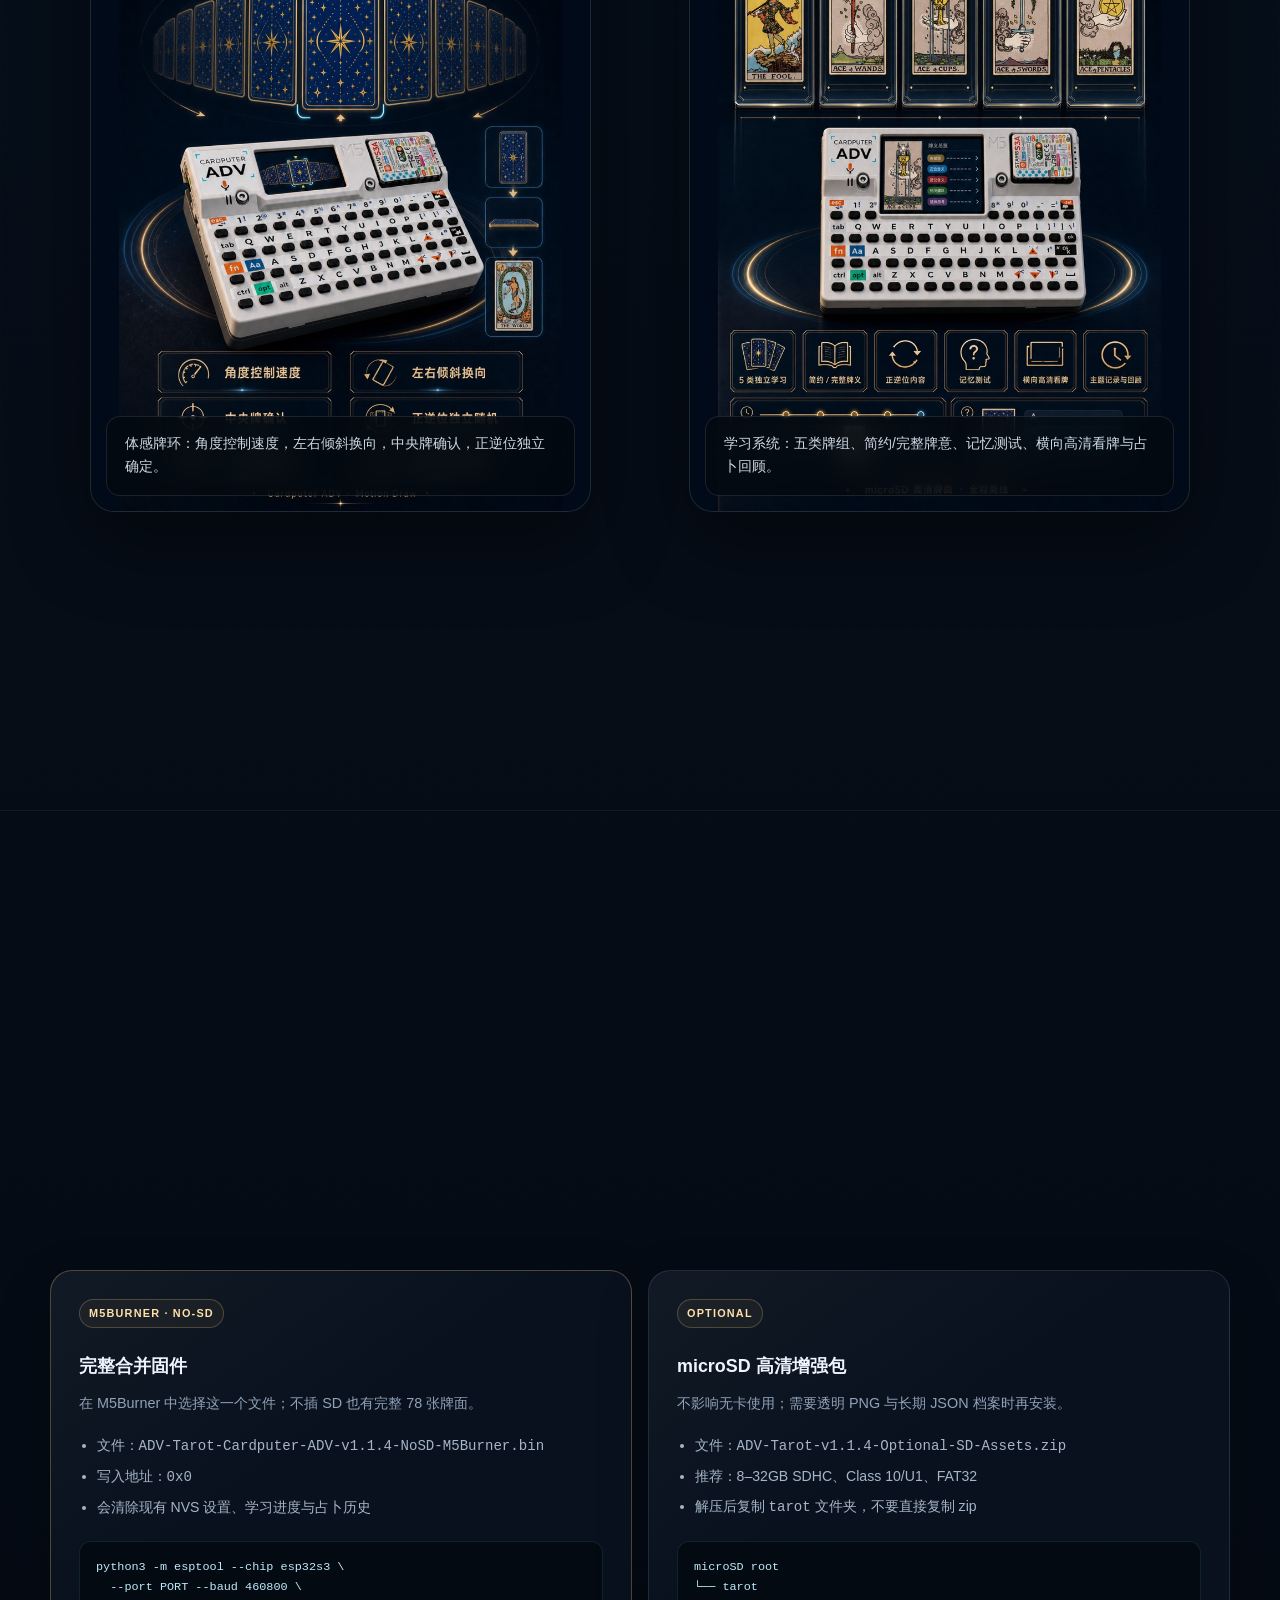
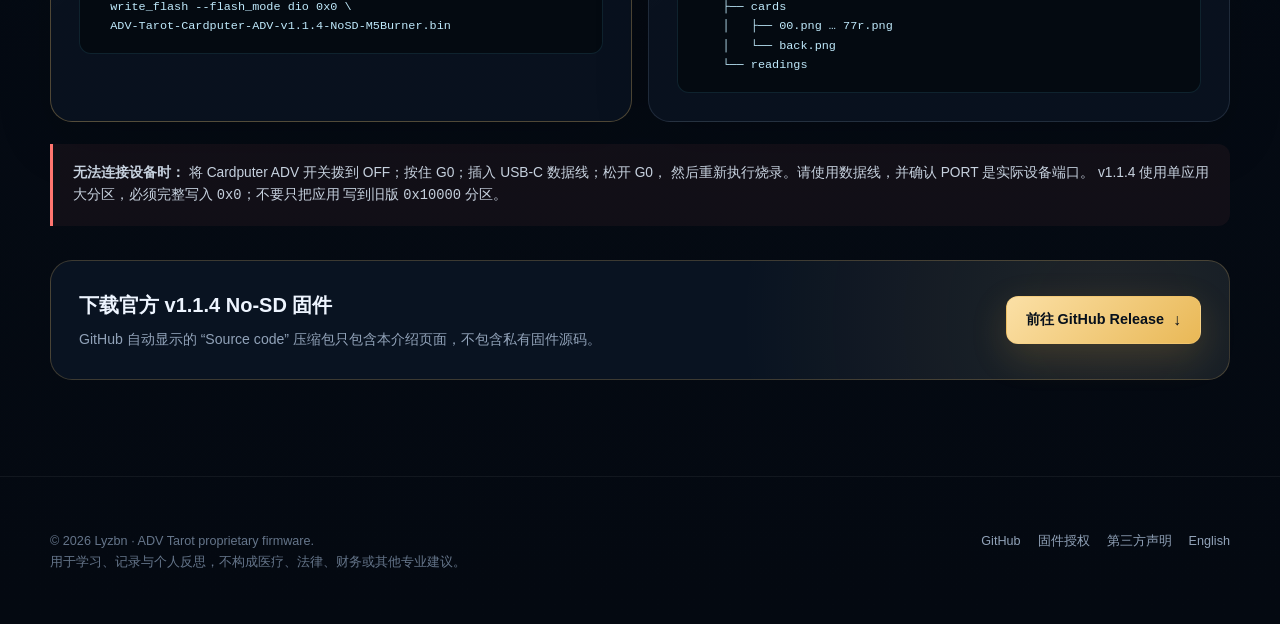
==== commit 9dbe9c04: "release: publish accepted v1.1.4 maintenance firmware materials" ====
--- a/docs/index.html
+++ b/docs/index.html
@@ -16,7 +16,7 @@
     >
     <meta property="og:image" content="assets/motion-features.jpg">
     <meta property="og:locale" content="zh_CN">
-    <link rel="alternate" hreflang="zh-CN" href="../">
+    <link rel="alternate" hreflang="zh-CN" href="./">
     <link rel="alternate" hreflang="en" href="en/">
     <link rel="stylesheet" href="styles.css">
     <script defer src="site.js"></script>
@@ -259,7 +259,7 @@
             <div class="sd-column">
               <h3>没有 microSD 也能运行</h3>
               <p>
-                v1.1.3 已把 78 张正位 JPEG 与蓝底黄星牌背完整内嵌，逆位实时旋转。
+                v1.1.4 已把 78 张正位 JPEG 与蓝底黄星牌背完整内嵌，逆位实时旋转。
                 全新安装默认启用完整 78 张占卜牌库和完整牌意；学习、记忆、体感选牌、
                 牌阵和最近 12 次记录均可使用。
               </p>
@@ -278,9 +278,10 @@
       <section class="section" id="install">
         <div class="shell">
           <div class="section-heading reveal">
-            <p class="eyebrow">Firmware v1.1.3 · No-SD · DIO 启动修复</p>
-            <p>修复旧合并镜像的启动头错误。构建与镜像校验已通过，USB 与电池冷启动实机复测仍待完成。</p>
+            <p class="eyebrow">Firmware v1.1.4 · No-SD · 可靠性维护</p>
+            <p>修复普通与二择翻牌计时，并改善保存失败时的状态保留。实测应用已通过两种牌阵、历史新增和无卡 USB／电池冷启动验收；完整镜像经逐段校验。</p>
             <h2>一个文件即可通过 M5Burner 完整安装。</h2>
+            <p><a href="https://github.com/Lyzbn/ADV-Tarot-Firmware/blob/main/VALIDATION.md">查看验收范围与来源</a>。首次清空 NVS 后安装及长期压力测试尚未单独完成；M5Burner 平台条目与 GitHub 独立更新，请核对实际下载版本。</p>
             <p>
               固件只适用于 M5Stack Cardputer ADV。下载后先核对
               <code>SHA256SUMS.txt</code>；合并镜像已经包含 bootloader、分区表、
@@ -294,14 +295,14 @@
               <h3>完整合并固件</h3>
               <p>在 M5Burner 中选择这一个文件；不插 SD 也有完整 78 张牌面。</p>
               <ul>
-                <li>文件：<code>ADV-Tarot-Cardputer-ADV-v1.1.3-NoSD-M5Burner.bin</code></li>
+                <li>文件：<code>ADV-Tarot-Cardputer-ADV-v1.1.4-NoSD-M5Burner.bin</code></li>
                 <li>写入地址：<code>0x0</code></li>
                 <li>会清除现有 NVS 设置、学习进度与占卜历史</li>
               </ul>
               <div class="code-block">python3 -m esptool --chip esp32s3 \
   --port PORT --baud 460800 \
   write_flash --flash_mode dio 0x0 \
-  ADV-Tarot-Cardputer-ADV-v1.1.3-NoSD-M5Burner.bin</div>
+  ADV-Tarot-Cardputer-ADV-v1.1.4-NoSD-M5Burner.bin</div>
             </article>
 
             <article class="install-card reveal">
@@ -309,7 +310,7 @@
               <h3>microSD 高清增强包</h3>
               <p>不影响无卡使用；需要透明 PNG 与长期 JSON 档案时再安装。</p>
               <ul>
-                <li>文件：<code>ADV-Tarot-v1.1.3-Optional-SD-Assets.zip</code></li>
+                <li>文件：<code>ADV-Tarot-v1.1.4-Optional-SD-Assets.zip</code></li>
                 <li>推荐：8–32GB SDHC、Class 10/U1、FAT32</li>
                 <li>解压后复制 <code>tarot</code> 文件夹，不要直接复制 zip</li>
               </ul>
@@ -326,13 +327,13 @@
             <strong>无法连接设备时：</strong>
             将 Cardputer ADV 开关拨到 OFF；按住 G0；插入 USB-C 数据线；松开 G0，
             然后重新执行烧录。请使用数据线，并确认 PORT 是实际设备端口。
-            v1.1.3 使用单应用大分区，必须完整写入 <code>0x0</code>；不要只把应用
+            v1.1.4 使用单应用大分区，必须完整写入 <code>0x0</code>；不要只把应用
             写到旧版 <code>0x10000</code> 分区。
           </div>
 
           <div class="download-panel reveal">
             <div>
-              <h3>下载官方 v1.1.3 No-SD 固件</h3>
+              <h3>下载官方 v1.1.4 No-SD 固件</h3>
               <p>GitHub 自动显示的 “Source code” 压缩包只包含本介绍页面，不包含私有固件源码。</p>
             </div>
             <a
